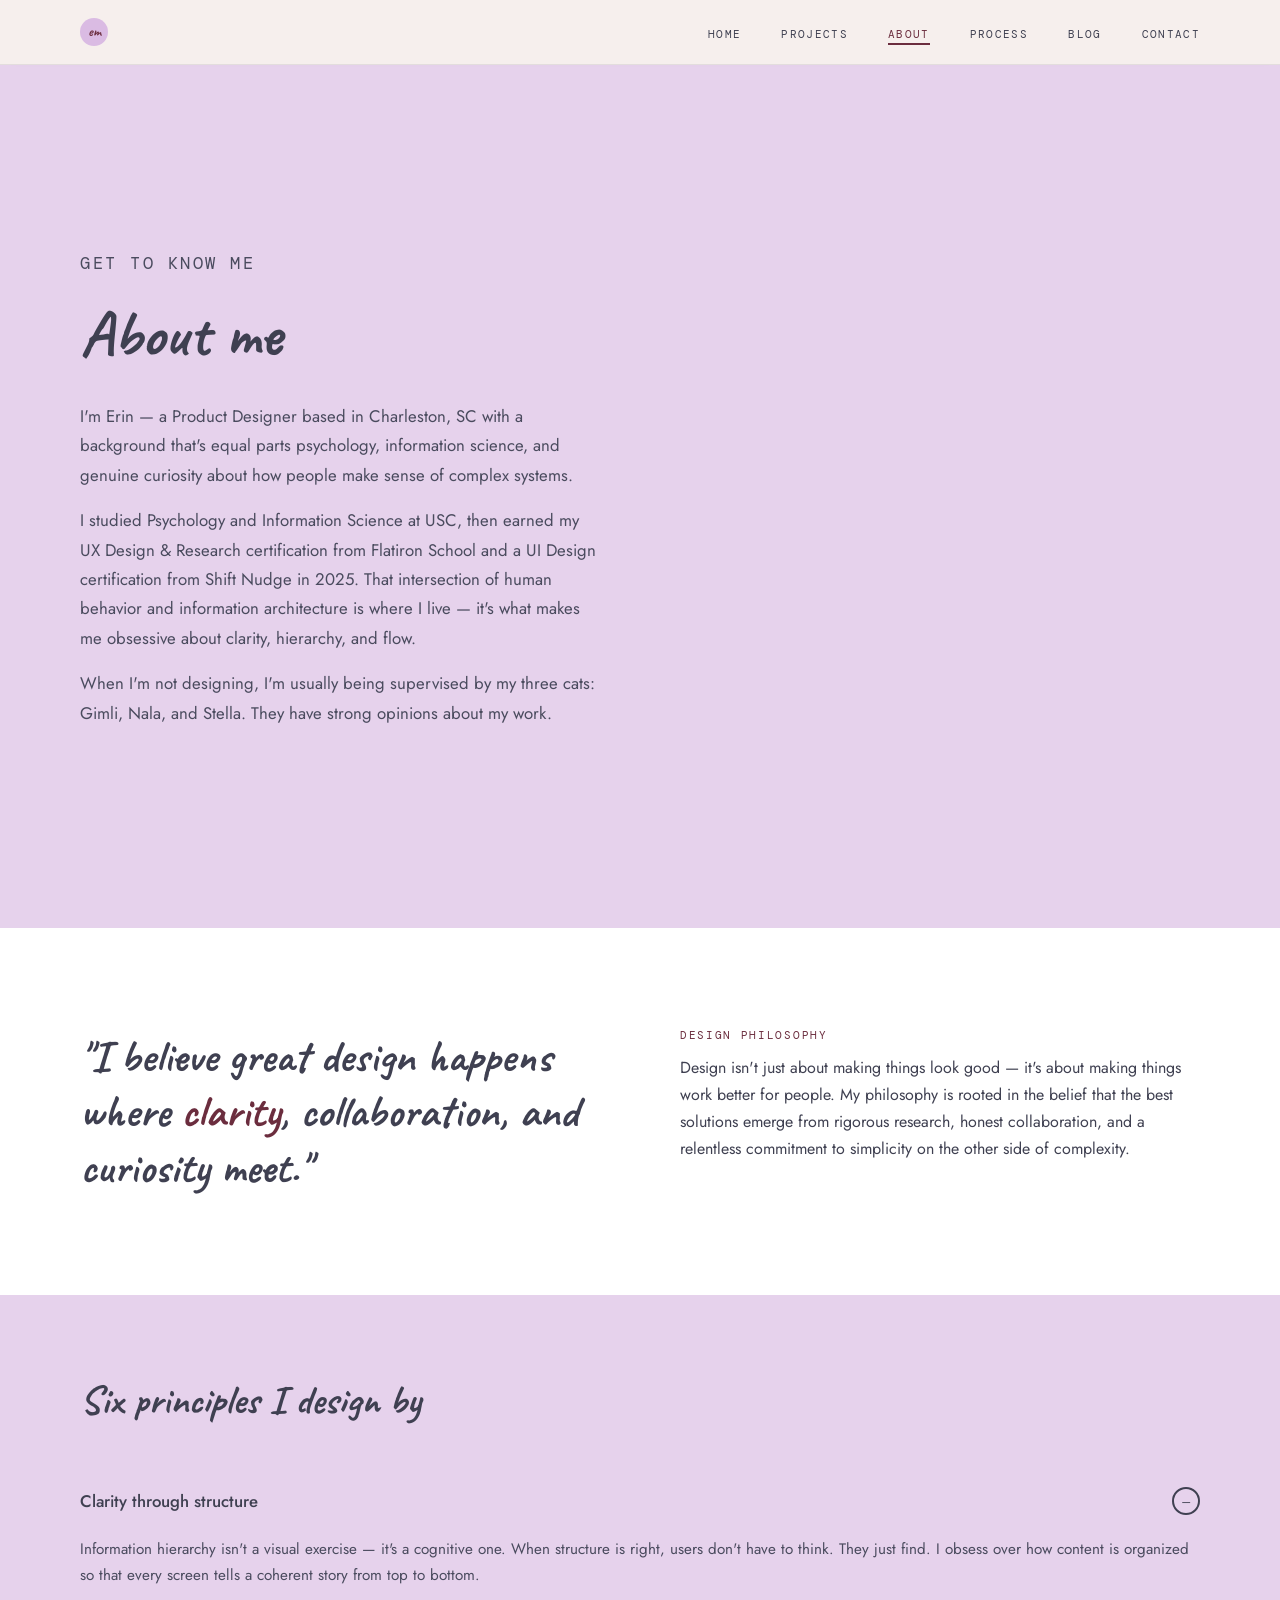
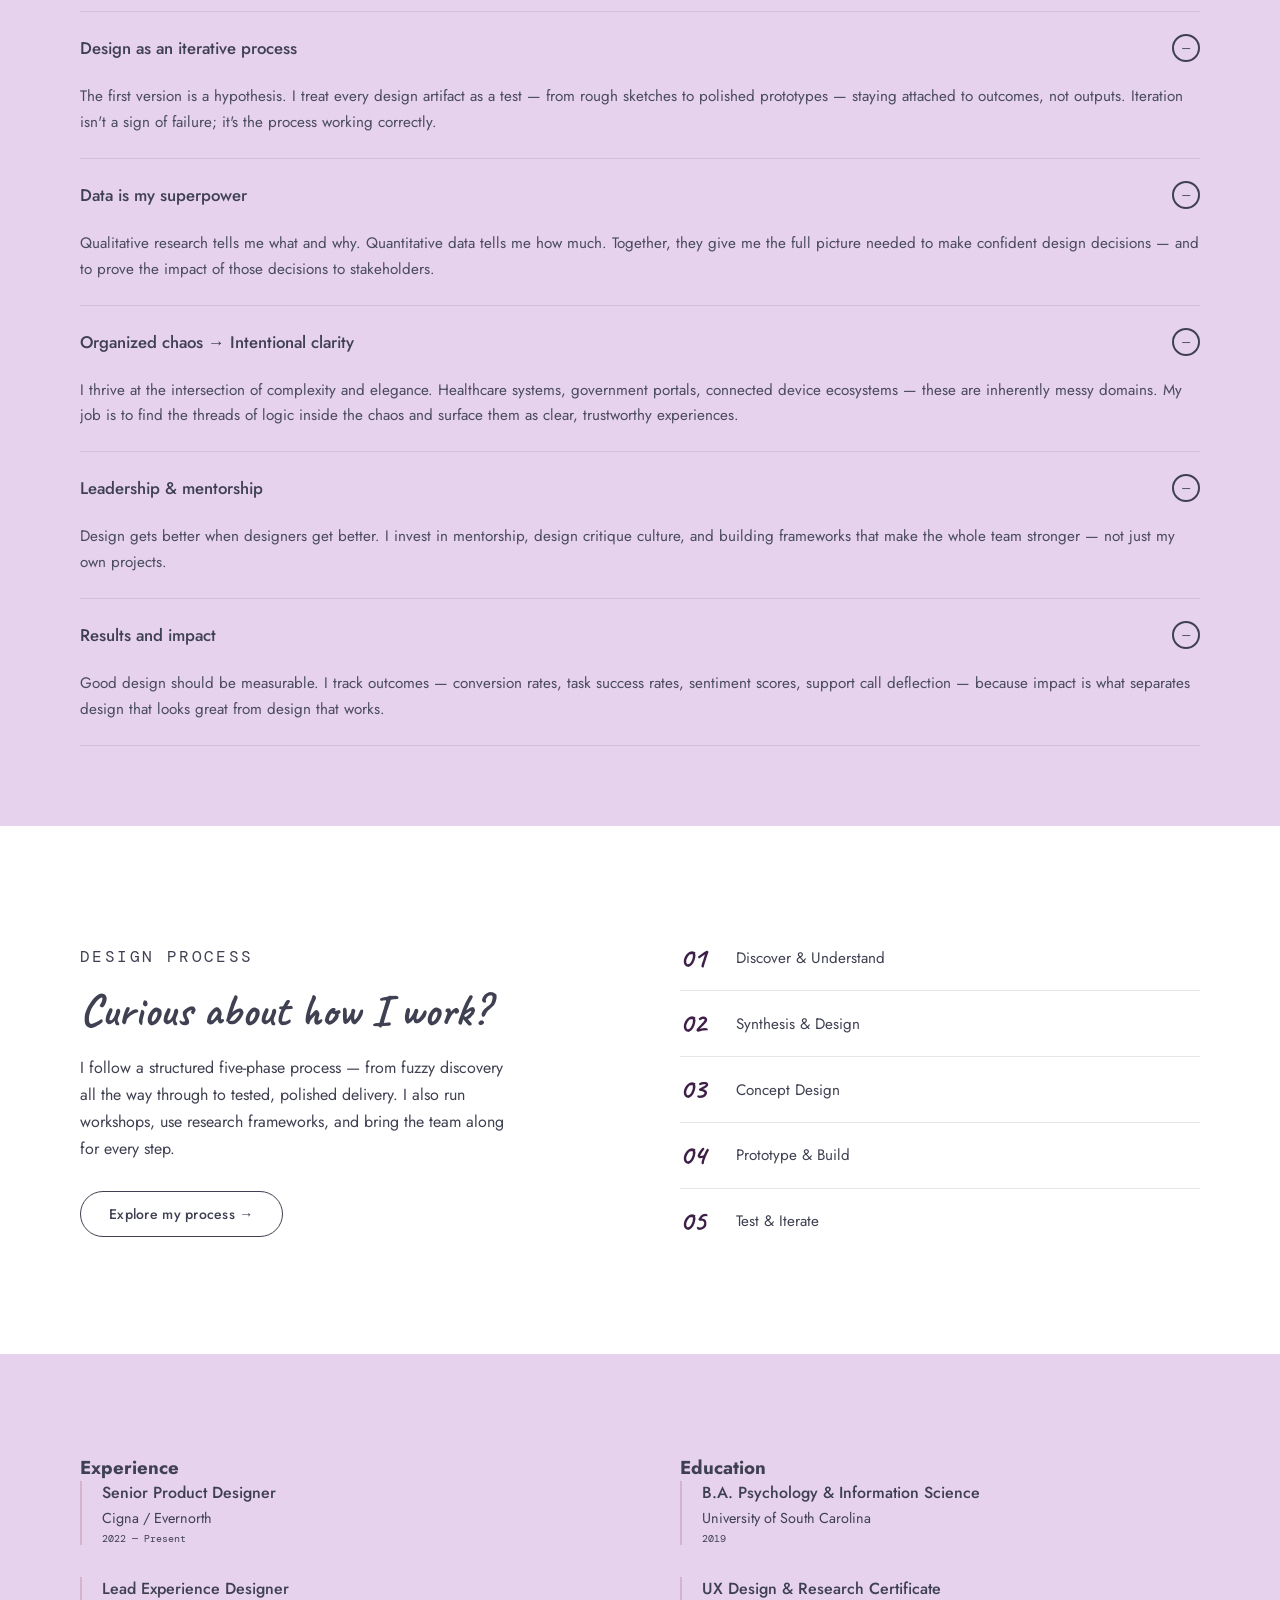
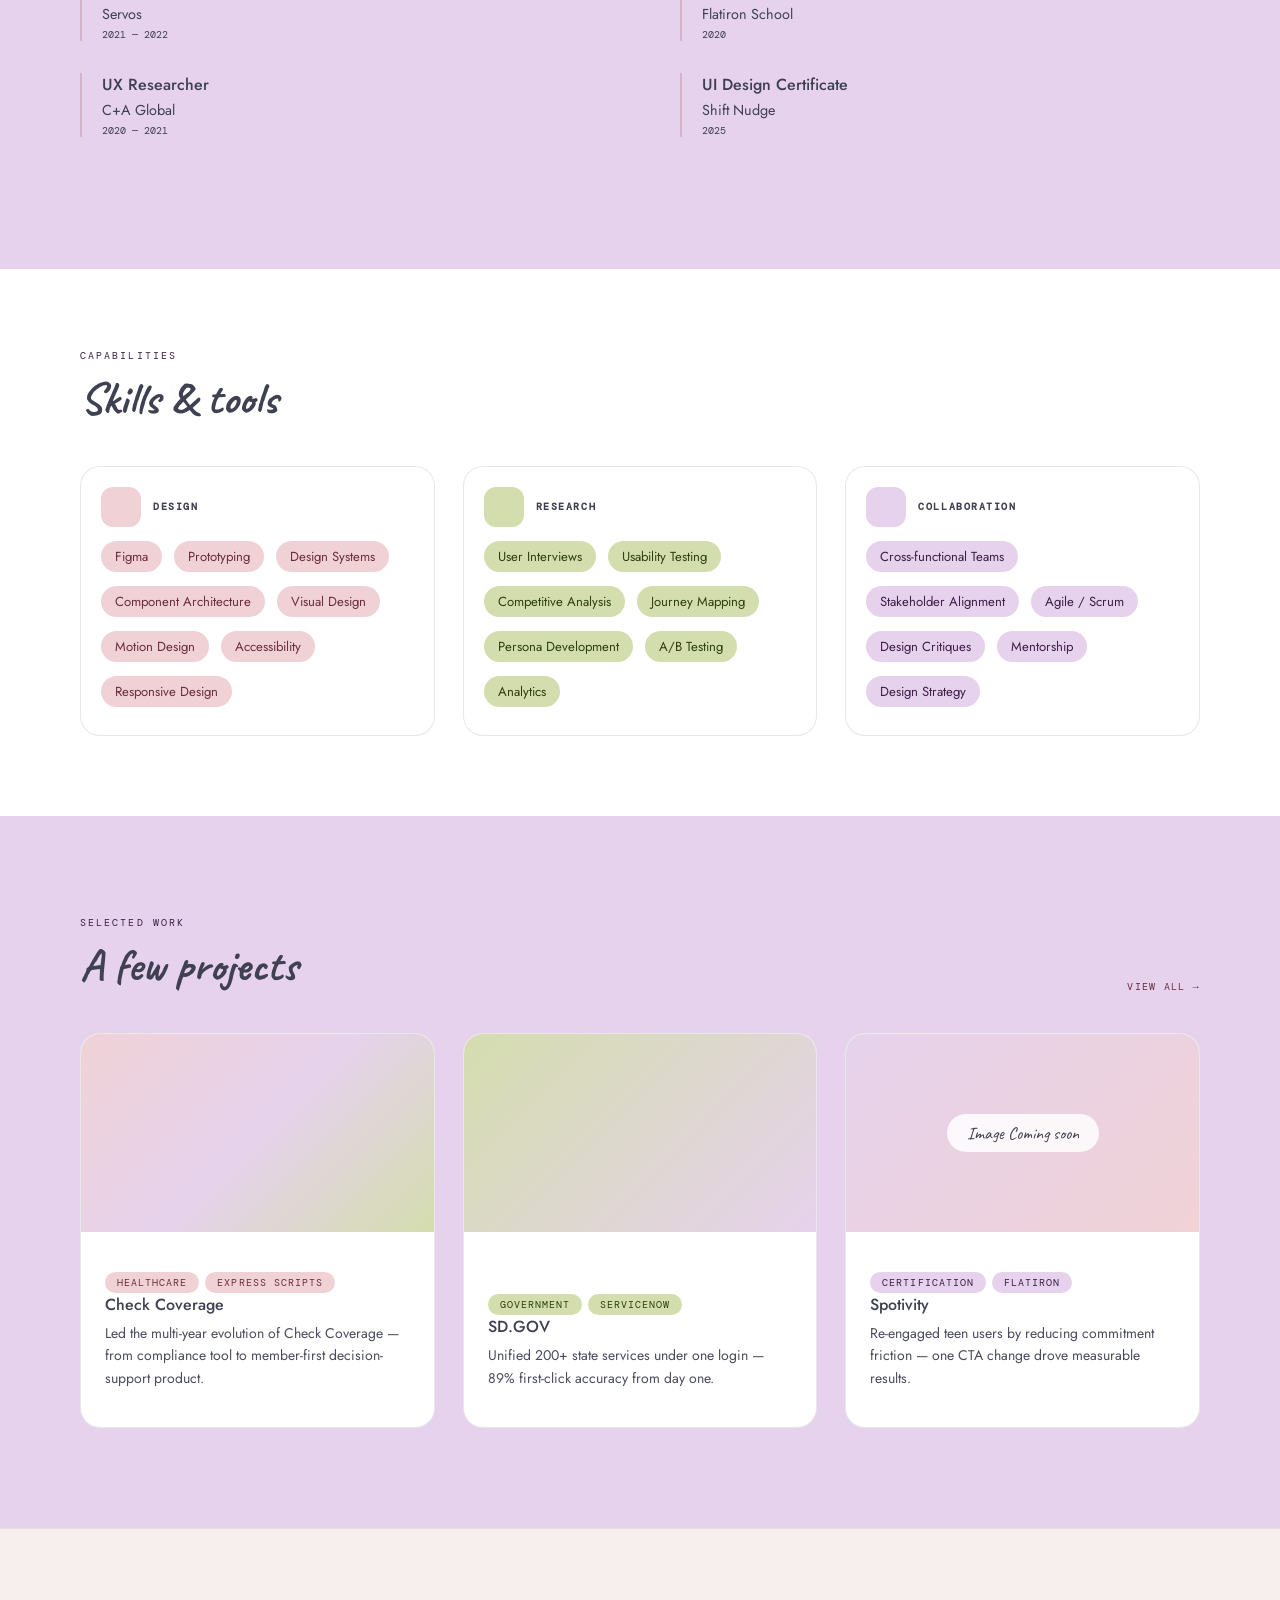
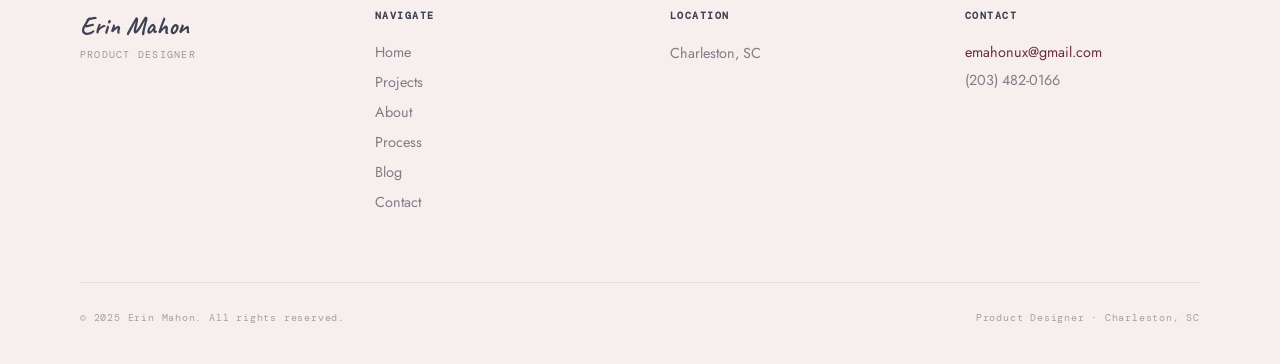
==== about.html @ 6775b249 "Add files via upload" ====
<!DOCTYPE html>
<html lang="en">
<head>
  <meta charset="UTF-8" />
  <meta name="viewport" content="width=device-width, initial-scale=1.0" />
  <title>About — Erin Mahon</title>
  <link rel="preconnect" href="https://fonts.googleapis.com" />
  <link rel="preconnect" href="https://fonts.gstatic.com" crossorigin />
  <link href="https://fonts.googleapis.com/css2?family=Caveat:wght@700&family=DM+Mono:wght@400;500&family=Jost:wght@400;500;600&display=swap" rel="stylesheet" />
  <script src="https://unpkg.com/@phosphor-icons/web"></script>
  <link rel="stylesheet" href="styles.css" />
</head>
<body>

  <!-- NAV -->
  <nav>
    <div class="nav-inner">
      <a class="nav-logo" href="index.html">
        <svg width="36" height="36" viewBox="0 0 36 36" fill="none" xmlns="http://www.w3.org/2000/svg">
          <circle cx="18" cy="18" r="18" fill="#DABBE3"/>
          <text x="50%" y="55%" dominant-baseline="middle" text-anchor="middle" font-family="Caveat, cursive" font-size="18" font-weight="700" fill="#6B2D3E">em</text>
        </svg>
      </a>
      <ul class="nav-links">
        <li><a href="index.html">Home</a></li>
        <li><a href="projects.html">Projects</a></li>
        <li><a href="about.html" class="active">About</a></li>
        <li><a href="process.html">Process</a></li>
        <li><a href="https://substack.com/@erinmahon1" target="_blank" rel="noopener">Blog</a></li>
        <li><a href="contact.html">Contact</a></li>
      </ul>
      <button class="nav-hamburger" id="hamburger" aria-label="Open menu">
        <span></span><span></span><span></span>
      </button>
    </div>
  </nav>

  <!-- Mobile Nav -->
  <div class="mobile-nav" id="mobileNav">
    <ul>
      <li><a href="index.html">Home</a></li>
      <li><a href="projects.html">Projects</a></li>
      <li><a href="about.html" class="active">About</a></li>
      <li><a href="process.html">Process</a></li>
      <li><a href="https://substack.com/@erinmahon1" target="_blank" rel="noopener">Blog</a></li>
      <li><a href="contact.html">Contact</a></li>
    </ul>
  </div>

  <!-- ===================== HERO ===================== -->
  <section class="about-hero">
    <div class="grid-2">
      <div class="reveal">
        <p class="eyebrow">Get to Know Me</p>
        <h1>About me</h1>
        <p>I'm Erin — a Product Designer based in Charleston, SC with a background that's equal parts psychology, information science, and genuine curiosity about how people make sense of complex systems.</p>
        <p>I studied Psychology and Information Science at USC, then earned my UX Design &amp; Research certification from Flatiron School and a UI Design certification from Shift Nudge in 2025. That intersection of human behavior and information architecture is where I live — it's what makes me obsessive about clarity, hierarchy, and flow.</p>
        <p>When I'm not designing, I'm usually being supervised by my three cats: Gimli, Nala, and Stella. They have strong opinions about my work.</p>
      </div>
      <div class="about-art reveal">
        <img
          src="image/about-illustration.png"
          alt="Illustrated portrait of Erin at a sticky note board"
          style="width:100%;height:100%;object-fit:contain;object-position:center bottom;"
          onerror="this.style.display='none'"
        />
      </div>
    </div>
  </section>

  <!-- ===================== PHILOSOPHY ===================== -->
  <section class="philosophy">
    <div class="grid-2" style="align-items:start;gap:80px;">
      <div class="reveal">
        <p class="phil-quote">"I believe great design happens where <em>clarity</em>, collaboration, and curiosity meet."</p>
      </div>
      <div class="reveal">
        <p class="eyebrow">Design Philosophy</p>
        <p class="phil-sub">Design isn't just about making things look good — it's about making things work better for people. My philosophy is rooted in the belief that the best solutions emerge from rigorous research, honest collaboration, and a relentless commitment to simplicity on the other side of complexity.</p>
      </div>
    </div>
  </section>

  <!-- ===================== PRINCIPLES ACCORDION ===================== -->
  <section class="accordion-section">
    <h2 class="acc-title">Six principles I design by</h2>

    <div class="acc-item open">
      <button class="acc-trigger" onclick="toggleAcc(this)">
        <span class="acc-trigger-text">Clarity through structure</span>
        <span class="acc-icon">
          <span class="acc-icon-plus">+</span>
          <span class="acc-icon-minus">−</span>
        </span>
      </button>
      <div class="acc-body">
        <div class="acc-body-inner">Information hierarchy isn't a visual exercise — it's a cognitive one. When structure is right, users don't have to think. They just find. I obsess over how content is organized so that every screen tells a coherent story from top to bottom.</div>
      </div>
    </div>

    <div class="acc-item open">
      <button class="acc-trigger" onclick="toggleAcc(this)">
        <span class="acc-trigger-text">Design as an iterative process</span>
        <span class="acc-icon">
          <span class="acc-icon-plus">+</span>
          <span class="acc-icon-minus">−</span>
        </span>
      </button>
      <div class="acc-body">
        <div class="acc-body-inner">The first version is a hypothesis. I treat every design artifact as a test — from rough sketches to polished prototypes — staying attached to outcomes, not outputs. Iteration isn't a sign of failure; it's the process working correctly.</div>
      </div>
    </div>

    <div class="acc-item open">
      <button class="acc-trigger" onclick="toggleAcc(this)">
        <span class="acc-trigger-text">Data is my superpower</span>
        <span class="acc-icon">
          <span class="acc-icon-plus">+</span>
          <span class="acc-icon-minus">−</span>
        </span>
      </button>
      <div class="acc-body">
        <div class="acc-body-inner">Qualitative research tells me what and why. Quantitative data tells me how much. Together, they give me the full picture needed to make confident design decisions — and to prove the impact of those decisions to stakeholders.</div>
      </div>
    </div>

    <div class="acc-item open">
      <button class="acc-trigger" onclick="toggleAcc(this)">
        <span class="acc-trigger-text">Organized chaos → Intentional clarity</span>
        <span class="acc-icon">
          <span class="acc-icon-plus">+</span>
          <span class="acc-icon-minus">−</span>
        </span>
      </button>
      <div class="acc-body">
        <div class="acc-body-inner">I thrive at the intersection of complexity and elegance. Healthcare systems, government portals, connected device ecosystems — these are inherently messy domains. My job is to find the threads of logic inside the chaos and surface them as clear, trustworthy experiences.</div>
      </div>
    </div>

    <div class="acc-item open">
      <button class="acc-trigger" onclick="toggleAcc(this)">
        <span class="acc-trigger-text">Leadership &amp; mentorship</span>
        <span class="acc-icon">
          <span class="acc-icon-plus">+</span>
          <span class="acc-icon-minus">−</span>
        </span>
      </button>
      <div class="acc-body">
        <div class="acc-body-inner">Design gets better when designers get better. I invest in mentorship, design critique culture, and building frameworks that make the whole team stronger — not just my own projects.</div>
      </div>
    </div>

    <div class="acc-item open">
      <button class="acc-trigger" onclick="toggleAcc(this)">
        <span class="acc-trigger-text">Results and impact</span>
        <span class="acc-icon">
          <span class="acc-icon-plus">+</span>
          <span class="acc-icon-minus">−</span>
        </span>
      </button>
      <div class="acc-body">
        <div class="acc-body-inner">Good design should be measurable. I track outcomes — conversion rates, task success rates, sentiment scores, support call deflection — because impact is what separates design that looks great from design that works.</div>
      </div>
    </div>

  </section>

  <!-- ===================== PROCESS CTA ===================== -->
  <section class="process-cta-section">
    <div class="process-cta-inner">
      <div class="process-cta-text reveal">
        <p class="eyebrow">Design Process</p>
        <h2>Curious about how I work?</h2>
        <p>I follow a structured five-phase process — from fuzzy discovery all the way through to tested, polished delivery. I also run workshops, use research frameworks, and bring the team along for every step.</p>
        <a href="process.html" class="btn btn-outline" style="margin-top:28px;">Explore my process →</a>
      </div>
      <div class="process-cta-phases reveal">
        <div class="process-cta-phase">
          <span class="pcp-num">01</span>
          <span class="pcp-label">Discover &amp; Understand</span>
        </div>
        <div class="process-cta-phase">
          <span class="pcp-num">02</span>
          <span class="pcp-label">Synthesis &amp; Design</span>
        </div>
        <div class="process-cta-phase">
          <span class="pcp-num">03</span>
          <span class="pcp-label">Concept Design</span>
        </div>
        <div class="process-cta-phase">
          <span class="pcp-num">04</span>
          <span class="pcp-label">Prototype &amp; Build</span>
        </div>
        <div class="process-cta-phase" style="border-bottom:none;">
          <span class="pcp-num">05</span>
          <span class="pcp-label">Test &amp; Iterate</span>
        </div>
      </div>
    </div>
  </section>

  <!-- ===================== EXPERIENCE + EDUCATION ===================== -->
  <section class="experience-section">
    <div class="grid-2" style="align-items:start;gap:80px;">

      <div class="reveal">
        <h3>Experience</h3>
        <div class="exp-item">
          <div class="exp-role">Senior Product Designer</div>
          <div class="exp-company">Cigna / Evernorth</div>
          <div class="exp-date">2022 — Present</div>
        </div>
        <div class="exp-item">
          <div class="exp-role">Lead Experience Designer</div>
          <div class="exp-company">Servos</div>
          <div class="exp-date">2021 — 2022</div>
        </div>
        <div class="exp-item">
          <div class="exp-role">UX Researcher</div>
          <div class="exp-company">C+A Global</div>
          <div class="exp-date">2020 — 2021</div>
        </div>
      </div>

      <div class="reveal">
        <h3>Education</h3>
        <div class="exp-item">
          <div class="exp-role">B.A. Psychology &amp; Information Science</div>
          <div class="exp-company">University of South Carolina</div>
          <div class="exp-date">2019</div>
        </div>
        <div class="exp-item">
          <div class="exp-role">UX Design &amp; Research Certificate</div>
          <div class="exp-company">Flatiron School</div>
          <div class="exp-date">2020</div>
        </div>
        <div class="exp-item">
          <div class="exp-role">UI Design Certificate</div>
          <div class="exp-company">Shift Nudge</div>
          <div class="exp-date">2025</div>
        </div>
      </div>

    </div>
  </section>

  <!-- ===================== SKILLS ===================== -->
  <section class="skills-section">
    <p class="sec-label">Capabilities</p>
    <h2 style="font-family:'Caveat',cursive;font-size:clamp(2rem,3.5vw,3rem);font-weight:700;margin-bottom:40px;">Skills &amp; tools</h2>
    <div class="grid-3">

      <div class="skill-card skill-card-pink reveal">
        <div class="skill-card-header">
          <div class="skill-card-icon">
            <i class="ph ph-pen-nib" style="font-size:1.2rem;"></i>
          </div>
          <h3>Design</h3>
        </div>
        <div class="skill-card-body">
          <span class="skill-pill">Figma</span>
          <span class="skill-pill">Prototyping</span>
          <span class="skill-pill">Design Systems</span>
          <span class="skill-pill">Component Architecture</span>
          <span class="skill-pill">Visual Design</span>
          <span class="skill-pill">Motion Design</span>
          <span class="skill-pill">Accessibility</span>
          <span class="skill-pill">Responsive Design</span>
        </div>
      </div>

      <div class="skill-card skill-card-sage reveal">
        <div class="skill-card-header">
          <div class="skill-card-icon">
            <i class="ph ph-magnifying-glass" style="font-size:1.2rem;"></i>
          </div>
          <h3>Research</h3>
        </div>
        <div class="skill-card-body">
          <span class="skill-pill sp-sage">User Interviews</span>
          <span class="skill-pill sp-sage">Usability Testing</span>
          <span class="skill-pill sp-sage">Competitive Analysis</span>
          <span class="skill-pill sp-sage">Journey Mapping</span>
          <span class="skill-pill sp-sage">Persona Development</span>
          <span class="skill-pill sp-sage">A/B Testing</span>
          <span class="skill-pill sp-sage">Analytics</span>
        </div>
      </div>

      <div class="skill-card skill-card-lav reveal">
        <div class="skill-card-header">
          <div class="skill-card-icon">
            <i class="ph ph-users" style="font-size:1.2rem;"></i>
          </div>
          <h3>Collaboration</h3>
        </div>
        <div class="skill-card-body">
          <span class="skill-pill sp-lav">Cross-functional Teams</span>
          <span class="skill-pill sp-lav">Stakeholder Alignment</span>
          <span class="skill-pill sp-lav">Agile / Scrum</span>
          <span class="skill-pill sp-lav">Design Critiques</span>
          <span class="skill-pill sp-lav">Mentorship</span>
          <span class="skill-pill sp-lav">Design Strategy</span>
        </div>
      </div>

    </div>
  </section>

  <!-- ===================== SELECTED WORK ===================== -->
  <section class="config-section" style="background:var(--lav-tint);">
    <div style="display:flex;align-items:flex-end;justify-content:space-between;margin-bottom:40px;">
      <div>
        <p class="sec-label">Selected Work</p>
        <h2 style="font-family:'Caveat',cursive;font-size:clamp(2rem,3.5vw,3rem);font-weight:700;">A few projects</h2>
      </div>
      <a href="projects.html" style="font-family:'DM Mono',monospace;font-size:0.65rem;text-transform:uppercase;letter-spacing:0.12em;color:var(--pink-text);text-decoration:none;">View all →</a>
    </div>
    <div class="grid-3">

      <div class="project-card project-card-link reveal" onclick="window.location='projects.html'">
        <div class="card-thumb" style="background:linear-gradient(135deg,var(--pink-tint),var(--lav-tint),var(--sage-tint));display:flex;align-items:center;justify-content:center;">
          <img src="image/check-coverage.png" alt="Check Coverage" style="width:100%;height:100%;object-fit:cover;" onerror="this.style.display='none'"/>
        </div>
        <div class="card-content">
          <div class="card-tags"><span class="tag tag-health">Healthcare</span><span class="tag tag-health">Express Scripts</span></div>
          <h3>Check Coverage</h3>
          <p>Led the multi-year evolution of Check Coverage — from compliance tool to member-first decision-support product.</p>
        </div>
      </div>

      <div class="project-card project-card-link reveal" onclick="window.location='projects.html'">
        <div class="card-thumb" style="background:linear-gradient(135deg,var(--sage-tint),var(--lav-tint));display:flex;align-items:center;justify-content:center;">
          <img src="image/sd-gov.png" alt="SD.GOV" style="width:100%;height:100%;object-fit:cover;" onerror="this.style.display='none'"/>
        </div>
        <div class="card-content">
          <div class="card-tags"><span class="tag tag-gov">Government</span><span class="tag tag-gov">ServiceNow</span></div>
          <h3>SD.GOV</h3>
          <p>Unified 200+ state services under one login — 89% first-click accuracy from day one.</p>
        </div>
      </div>

      <div class="project-card project-card-link reveal" onclick="window.location='projects.html'">
        <div class="card-thumb" style="background:linear-gradient(135deg,var(--lav-tint),var(--pink-tint));display:flex;align-items:center;justify-content:center;">
          <span style="font-family:'Caveat',cursive;font-size:1.1rem;color:var(--slate);background:rgba(255,255,255,0.85);padding:8px 20px;border-radius:999px;">Image Coming soon</span>
        </div>
        <div class="card-content">
          <div class="card-tags"><span class="tag tag-device">Certification</span><span class="tag tag-device">Flatiron</span></div>
          <h3>Spotivity</h3>
          <p>Re-engaged teen users by reducing commitment friction — one CTA change drove measurable results.</p>
        </div>
      </div>

    </div>
  </section>

  <!-- FOOTER -->
  <footer>
    <div class="footer-grid">
      <div>
        <div class="footer-brand-name">Erin Mahon</div>
        <div class="footer-brand-sub">Product Designer</div>
      </div>
      <div class="footer-col">
        <h4>Navigate</h4>
        <ul>
          <li><a href="index.html">Home</a></li>
          <li><a href="projects.html">Projects</a></li>
          <li><a href="about.html">About</a></li>
          <li><a href="process.html">Process</a></li>
          <li><a href="https://substack.com/@erinmahon1" target="_blank" rel="noopener">Blog</a></li>
          <li><a href="contact.html">Contact</a></li>
        </ul>
      </div>
      <div class="footer-col">
        <h4>Location</h4>
        <p>Charleston, SC</p>
      </div>
      <div class="footer-col">
        <h4>Contact</h4>
        <a href="mailto:emahonux@gmail.com" style="color:var(--pink-text);">emahonux@gmail.com</a>
        <a href="tel:2034820166">(203) 482-0166</a>
      </div>
    </div>
    <div class="footer-bottom">
      <p>© 2025 Erin Mahon. All rights reserved.</p>
      <p>Product Designer · Charleston, SC</p>
    </div>
  </footer>

  <script>
    // Hamburger
    const hamburger = document.getElementById('hamburger');
    const mobileNav = document.getElementById('mobileNav');
    hamburger.addEventListener('click', () => {
      hamburger.classList.toggle('open');
      mobileNav.classList.toggle('open');
    });

    // Accordion
    function toggleAcc(btn) {
      const item = btn.closest('.acc-item');
      item.classList.toggle('open');
    }

    // Scroll reveal
    const observer = new IntersectionObserver((entries) => {
      entries.forEach(entry => {
        if (entry.isIntersecting) { entry.target.classList.add('vis'); observer.unobserve(entry.target); }
      });
    }, { threshold: 0.1, rootMargin: '0px 0px -40px 0px' });
    document.querySelectorAll('.reveal').forEach(el => observer.observe(el));
  </script>

</body>
</html>
---- styles.css ----
.hero-art-inner img {
  width: 100%;
  height: 100%;
  object-fit: contain;
  object-position: center;
}
html, body {
  overflow-x: hidden;
  max-width: 100%;
}
*,*::before,*::after{box-sizing:border-box;margin:0;padding:0}
:root{
  --cream:#F6EFED;
  --slate:#3F4051;
  --pink:#E6B4BC;
  --sage:#C1CE88;
  --lav:#DABBE3;
  --pink-text:#6B2D3E;
  --sage-text:#2E4010;
  --lav-text:#3D1F47;
  --pink-bright:#F0C0C8;
  --sage-bright:#D4E090;
  --lav-bright:#E8CCEF;
  --sage-tint:#D4DDAE;
  --lav-tint:#E6D2EC;
  --pink-tint:#F0D2D6;
  --r:20px;
  --r-sm:12px;
  --pill:999px;
  --px:80px;
  --white:#ffffff;
}
html{scroll-behavior:smooth}
body{font-family:'Jost',sans-serif;font-weight:400;background:#fff;color:var(--slate);overflow-x:hidden}
.page{display:block;min-height:100vh}
.page.active{display:block}

/* NAV */
nav{position:sticky;top:0;z-index:100;background:var(--cream);border-bottom:1px solid rgba(63,64,81,0.1);padding:0 var(--px)}
.nav-inner{display:flex;align-items:center;justify-content:space-between;height:64px}
.nav-logo{display:flex;align-items:center;text-decoration:none;cursor:pointer;flex-shrink:0}
.nav-links{display:flex;gap:40px;list-style:none}
.nav-links a{font-family:'DM Mono',monospace;font-size:0.7rem;text-transform:uppercase;letter-spacing:0.12em;color:var(--slate);text-decoration:none;cursor:pointer;padding-bottom:2px;border-bottom:2px solid transparent;transition:color .2s,border-color .2s}
.nav-links a:hover,.nav-links a.active{color:var(--pink-text);border-bottom-color:var(--pink-text)}

/* BUTTONS */
.btn{display:inline-flex;align-items:center;gap:8px;font-family:'Jost',sans-serif;font-weight:500;font-size:0.875rem;padding:12px 28px;border-radius:var(--pill);cursor:pointer;text-decoration:none;border:1.5px solid transparent;transition:all .25s;letter-spacing:0.02em}
.btn-primary{background:var(--pink-text);color:#fff;border-color:var(--pink-text)}
.btn-primary:hover{background:#7a3447;border-color:#7a3447;transform:translateY(-1px)}
.btn-outline{background:transparent;color:var(--slate);border-color:var(--slate)}
.btn-outline:hover{background:var(--slate);color:#fff}
.btn-tertiary{background:transparent;color:var(--slate);border-color:transparent;padding-left:0;padding-right:0}
.btn-tertiary:hover{color:var(--pink-text)}
.btn-primary-inv{background:#fff;color:var(--pink-text);border-color:#fff}
.btn-primary-inv:hover{background:var(--cream);border-color:var(--cream);transform:translateY(-1px)}
.btn-outline-inv{background:transparent;color:var(--slate);border-color:var(--slate)}
.btn-outline-inv:hover{background:var(--slate);color:#fff}
.btn-outline-cream{background:transparent;color:var(--slate);border-color:var(--slate)}
.btn-outline-cream:hover{background:var(--slate);color:#fff}

/* TAGS */
.tag{font-family:'DM Mono',monospace;font-size:0.65rem;text-transform:uppercase;letter-spacing:0.1em;padding:4px 12px;border-radius:var(--pill);display:inline-block}
.tag-health{background:var(--pink-tint);color:var(--pink-text)}
.tag-health-inv{background:#fff;color:var(--pink-text)}
.tag-gov{background:var(--sage-tint);color:var(--sage-text)}
.tag-gov-inv{background:#fff;color:var(--sage-text)}
.tag-device{background:var(--lav-tint);color:var(--lav-text)}
.tag-device-inv{background:#fff;color:var(--lav-text)}

/* EYEBROW */
.eyebrow{font-family:'DM Mono',monospace;font-size:0.7rem;text-transform:uppercase;letter-spacing:0.15em;color:var(--pink-text);margin-bottom:12px}
.eyebrow-sage{color:var(--sage-text)}
.eyebrow-lav{color:var(--lav-text)}

/* SECTION LABEL */
.sec-label{font-family:'DM Mono',monospace;font-size:0.65rem;text-transform:uppercase;letter-spacing:0.2em;color:var(--lav-text);margin-bottom:8px}
.sec-label-dark{color:var(--slate)}

/* SECTIONS */
.section{padding:100px var(--px)}
.section-sm{padding:60px var(--px)}
.section-slate{background:var(--lav-tint);color:var(--slate)}
.section-white{background:var(--lav-tint)}

/* GRID */
.grid-2{display:grid;grid-template-columns:1fr 1fr;gap:60px;align-items:center}
.grid-3{display:grid;grid-template-columns:repeat(3,1fr);gap:28px}

/* REVEAL */
.reveal{opacity:1;transform:translateY(0);transition:opacity .6s ease,transform .6s ease}
.reveal.vis{opacity:1;transform:none}

/* GRADIENT PLACEHOLDERS */
.g1{background:linear-gradient(135deg,#E6B4BC 0%,#DABBE3 100%)}
.g2{background:linear-gradient(135deg,#C1CE88 0%,#DABBE3 100%)}
.g3{background:linear-gradient(135deg,#DABBE3 0%,#E6B4BC 100%)}
.g4{background:linear-gradient(135deg,#3F4051 0%,#8B3D52 100%)}
.g5{background:linear-gradient(135deg,#4A6020 0%,#C1CE88 100%)}
.g6{background:linear-gradient(135deg,#6B4876 0%,#DABBE3 100%)}
.g7{background:linear-gradient(135deg,#E6B4BC 0%,#C1CE88 100%)}
.g8{background:linear-gradient(135deg,#3F4051 0%,#6B4876 100%)}
.g9{background:linear-gradient(135deg,#F0C0C8 0%,#DABBE3 50%,#D4E090 100%)}
.g10{background:linear-gradient(135deg,#C1CE88 0%,#3F4051 100%)}
.g11{background:linear-gradient(135deg,#DABBE3 0%,#6B4876 100%)}
.g12{background:linear-gradient(135deg,#F0C0C8 0%,#8B3D52 100%)}

/* ===================== HOME PAGE ===================== */
.hero{padding:100px var(--px);background:var(--lav-tint)}
.hero-grid{display:grid;grid-template-columns:1fr 1fr;gap:80px;align-items:center}
.hero h1{font-family:'Caveat',cursive;font-size:clamp(3rem,5vw,5rem);font-weight:700;line-height:1.1;margin-bottom:24px;color:var(--slate)}
.hero h1 em{color:var(--pink-text);font-style:normal}
.hero-bio{font-size:1.1rem;line-height:1.7;color:#4A4B5E;margin-bottom:36px;max-width:480px}
.hero-art{width:100%;aspect-ratio:4/3;border-radius:var(--r);overflow:hidden;position:relative}
.hero-art-inner{width:100%;height:100%;background:linear-gradient(135deg,var(--pink) 0%,var(--lav) 50%,var(--sage) 100%);display:flex;align-items:flex-end;justify-content:center;position:relative}
.hero-art-shapes{position:absolute;inset:0;overflow:hidden}
.hero-illustration{position:absolute;bottom:0;left:50%;transform:translateX(-50%);height:110%;width:auto;object-fit:contain;object-position:bottom center}
.hero-art-shapes::before,.hero-art-shapes::after{content:'';position:absolute;border-radius:50%}
.hero-art-shapes::before{display:none}
.hero-art-shapes::after{display:none}
.hero-art-label{font-family:'DM Mono',monospace;font-size:0.7rem;text-transform:uppercase;letter-spacing:0.15em;color:rgba(63,64,81,0.5);z-index:1}

/* WORK PREVIEW */
.work-preview{background:var(--slate);padding:100px var(--px)}
.wp-img{width:100%;aspect-ratio:4/3;border-radius:var(--r);overflow:hidden}
.wp-text h2{font-family:'Caveat',cursive;font-size:clamp(2rem,3.5vw,3.5rem);font-weight:700;line-height:1.2;margin-bottom:20px;color:var(--cream)}
.wp-text p{color:rgba(246,239,237,0.7);font-size:1rem;line-height:1.7;margin-bottom:32px}

/* STATS BAR */
.stats-bar{background:#fff;padding:60px var(--px)}
.stats-inner{display:grid;grid-template-columns:repeat(3,1fr);gap:0;border:1.5px solid rgba(63,64,81,0.1);border-radius:var(--r)}
.stat-item{padding:40px;text-align:center;border-right:1.5px solid rgba(63,64,81,0.1)}
.stat-item:last-child{border-right:none}
.stat-num{font-family:'Caveat',cursive;font-size:clamp(2.5rem,4vw,4rem);font-weight:700;color:var(--pink-text);line-height:1}
.stat-label{font-family:'DM Mono',monospace;font-size:0.7rem;text-transform:uppercase;letter-spacing:0.12em;color:#4A4B5E;margin-top:8px}

/* APPROACH */
.approach-cards{display:grid;grid-template-columns:repeat(3,1fr);gap:20px;margin-top:60px}
.approach-card{border:1.5px solid rgba(63,64,81,0.12);background:#fff;border-radius:var(--r);padding:32px;transition:transform .25s,box-shadow .25s}
.approach-icon{width:44px;height:44px;border-radius:var(--r-sm);display:flex;align-items:center;justify-content:center;margin-bottom:20px;font-size:1.3rem}
.approach-card h3{font-family:'Jost',sans-serif;font-weight:500;font-size:1.1rem;color:var(--slate);margin-bottom:10px}
.approach-card p{font-size:0.9rem;line-height:1.65;color:var(--slate)}

/* RECOGNITION */
.recognition{background:#fff;padding:100px var(--px)}
.rec-grid{display:grid;grid-template-columns:1fr 1fr;gap:60px;align-items:center;margin-top:60px;max-width:100%;overflow:hidden}
.rec-text h2{font-family:'Caveat',cursive;font-size:clamp(2rem,3.5vw,3.2rem);font-weight:700;line-height:1.2;margin-bottom:16px}
.rec-text p{font-size:1rem;line-height:1.7;color:#4A4B5E;margin-bottom:24px}
.award-badge{display:inline-flex;align-items:center;gap:10px;background:var(--pink);padding:10px 20px;border-radius:var(--pill)}
.award-badge-text{font-family:'DM Mono',monospace;font-size:0.7rem;text-transform:uppercase;letter-spacing:0.1em;color:var(--pink-text)}
.rec-photo-grid{display:grid;grid-template-columns:1fr 1fr;grid-template-rows:auto auto;gap:12px}
.rec-photo-large{grid-row:1/3;border-radius:var(--r);overflow:hidden;aspect-ratio:3/4}
.rec-photo-wide{border-radius:var(--r);overflow:hidden;aspect-ratio:16/9}
.rec-photo-sq{border-radius:var(--r);overflow:hidden;aspect-ratio:1}

/* CONFIG */
.config-section{background:var(--lav-tint);padding:100px var(--px)}
.config-photo-grid{display:grid;grid-template-columns:1fr 1fr;grid-template-rows:auto auto;gap:12px}
.config-photo-wide{grid-column:1/3;border-radius:var(--r);overflow:hidden;aspect-ratio:21/9}
.config-photo-sq{border-radius:var(--r);overflow:hidden;aspect-ratio:1}
.config-text{display:flex;flex-direction:column;justify-content:center}
.config-text h2{font-family:'Caveat',cursive;font-size:clamp(2rem,3.5vw,3.5rem);font-weight:700;line-height:1.2;margin-bottom:20px;color:var(--slate)}
.config-text p{font-size:1rem;line-height:1.7;color:var(--slate);margin-bottom:16px}

/* ===================== PROJECTS PAGE ===================== */
.projects-hero{padding:80px var(--px) 40px}
.projects-hero h1{font-family:'Caveat',cursive;font-size:clamp(2.5rem,4vw,4rem);font-weight:700}
.filter-bar{padding:0 var(--px) 60px;display:flex;gap:10px;flex-wrap:wrap}
.filter-btn{font-family:'DM Mono',monospace;font-size:0.65rem;text-transform:uppercase;letter-spacing:0.12em;padding:8px 20px;border-radius:var(--pill);border:1.5px solid rgba(63,64,81,0.2);background:transparent;color:var(--slate);cursor:pointer;transition:border-color .2s,border-width .15s}
.filter-btn.selected,.filter-btn:hover,.filter-btn.selected-gov,.filter-btn.selected-gov:hover,.filter-btn.selected-device,.filter-btn.selected-device:hover{background:transparent;color:var(--slate);border-color:var(--slate);border-width:2px}

.project-section{padding:0 var(--px) 80px}
.section-divider{display:flex;align-items:center;gap:20px;margin-bottom:24px}
.section-divider-line{flex:1;height:1px;background:rgba(63,64,81,0.2)}
.section-divider-label{font-family:'DM Mono',monospace;font-size:0.65rem;text-transform:uppercase;letter-spacing:0.15em;color:#4A4B5E}

.project-grid{display:grid;grid-template-columns:repeat(3,1fr);gap:24px}
.project-card-featured{border:1.5px solid rgba(63,64,81,0.12);grid-column:1/4;display:grid;grid-template-columns:5fr 7fr;gap:0;background:#fff;border-radius:var(--r);overflow:hidden;transition:transform .25s,box-shadow .25s;cursor:pointer;align-items:stretch}
.project-card-featured:hover{transform:translateY(-4px);box-shadow:0 8px 40px rgba(63,64,81,0.12)}
.project-card-featured .feat-thumb{aspect-ratio:unset;min-height:220px;overflow:hidden;flex-shrink:0}
.project-card-featured .feat-content{padding:36px 44px;display:flex;flex-direction:column;justify-content:flex-start}
.project-card-featured .feat-content h3{font-family:'Jost',sans-serif;font-weight:500;font-size:1.4rem;margin-bottom:10px}
.project-card-featured .feat-content p{font-size:0.95rem;line-height:1.65;color:#4A4B5E;margin-bottom:20px}

.project-card{background:#fff;border:1.5px solid rgba(63,64,81,0.12);border-radius:var(--r);overflow:hidden;transition:transform .25s,box-shadow .25s;display:flex;flex-direction:column}
.project-card.project-card-link:hover{transform:translateY(-4px);box-shadow:0 8px 40px rgba(63,64,81,0.12)}
.project-card.project-card-link{cursor:pointer}
.card-thumb{width:100%;aspect-ratio:16/9;overflow:hidden}
.card-content{padding:24px;display:flex;flex-direction:column;flex:1}
.card-content h3{font-size:1rem;font-weight:500;margin-bottom:6px}
.card-content p{font-size:0.875rem;line-height:1.6;color:#4A4B5E;margin-bottom:14px}
.card-tags{display:flex;flex-wrap:wrap;gap:6px;margin-top:auto;padding-top:16px}

/* ===================== ABOUT PAGE ===================== */
.about-hero{padding:100px var(--px);background:var(--lav-tint)}
.about-hero h1{font-family:'Caveat',cursive;font-size:clamp(3rem,5vw,5rem);font-weight:700;margin-bottom:28px}
.about-hero p{font-size:1.05rem;line-height:1.75;color:#4A4B5E;margin-bottom:16px;max-width:520px}
.about-art{width:100%;aspect-ratio:4/5;border-radius:var(--r);overflow:hidden;position:relative;display:flex;align-items:center;justify-content:center}
.about-art::before{display:none}
.about-art::after{display:none}

/* PHILOSOPHY */
.philosophy{background:#fff;padding:100px var(--px)}
.phil-quote{font-family:'Caveat',cursive;font-size:clamp(2rem,3.5vw,3.5rem);font-weight:700;line-height:1.25;color:var(--slate)}
.phil-quote em{color:var(--pink-text);font-style:normal}
.phil-sub{color:var(--slate);font-size:1rem;line-height:1.7}

/* ACCORDION */
.accordion-section{background:var(--lav-tint);padding:80px var(--px)}
.acc-title{font-family:'Caveat',cursive;font-size:2.5rem;font-weight:700;margin-bottom:40px}
.acc-item{border-bottom:1px solid rgba(63,64,81,0.12)}
.acc-trigger{width:100%;display:flex;align-items:center;justify-content:space-between;padding:22px 0;background:none;border:none;cursor:pointer;text-align:left}
.acc-trigger-text{font-family:'Jost',sans-serif;font-weight:500;font-size:1.05rem;color:var(--slate)}
.acc-icon{width:28px;height:28px;border-radius:50%;border:2px solid var(--slate);display:flex;align-items:center;justify-content:center;font-size:1rem;line-height:1;color:var(--slate);transition:transform .3s,background .2s,border-color .2s;flex-shrink:0}
.acc-item.open .acc-icon{background:transparent;border-color:var(--slate);color:var(--slate)}
.acc-body{max-height:0;overflow:hidden;transition:max-height .35s ease,padding .35s ease}
.acc-item.open .acc-body{max-height:300px}
.acc-body-inner{padding-bottom:22px;font-size:0.95rem;line-height:1.7;color:#4A4B5E}

/* PROCESS RESOURCES */
.resources-section{background:#fff;padding:80px var(--px)}
.res-grid{display:grid;grid-template-columns:repeat(3,1fr);gap:24px;margin-top:40px}
.res-card{border:1.5px solid rgba(63,64,81,0.12);border-radius:var(--r);overflow:hidden}
.res-thumb{aspect-ratio:16/9;overflow:hidden}
.res-content{padding:20px}
.res-label{font-family:'DM Mono',monospace;font-size:0.62rem;text-transform:uppercase;letter-spacing:0.12em;color:rgba(63,64,81,0.4);margin-bottom:6px}
.res-content h4{font-weight:500;font-size:0.95rem;margin-bottom:6px}
.res-content p{font-size:0.82rem;line-height:1.55;color:rgba(63,64,81,0.6)}

/* EXPERIENCE */
.experience-section{background:var(--lav-tint);padding:100px var(--px)}
.exp-col h3{font-family:'DM Mono',monospace;font-size:0.7rem;text-transform:uppercase;letter-spacing:0.15em;color:var(--pink-text);margin-bottom:32px}
.exp-item{margin-bottom:32px;padding-left:20px;border-left:2px solid rgba(139,61,82,0.2)}
.exp-role{font-weight:500;font-size:1rem;color:var(--slate);margin-bottom:4px}
.exp-company{font-size:0.9rem;color:var(--slate);margin-bottom:4px}
.exp-date{font-family:'DM Mono',monospace;font-size:0.65rem;color:var(--slate)}

/* SKILLS */
.skills-section{background:#fff;padding:80px var(--px)}
.skill-col h3{font-family:'DM Mono',monospace;font-size:0.7rem;text-transform:uppercase;letter-spacing:0.15em;color:var(--pink-text);margin-bottom:20px}
.skill-pill{display:inline-block;padding:6px 14px;border-radius:var(--pill);font-size:0.82rem;margin:0 6px 8px 0;background:var(--pink-tint);color:var(--pink-text)}

/* ===================== CONTACT PAGE ===================== */
.contact-section{padding:100px var(--px)}
.contact-grid{display:grid;grid-template-columns:1fr 1fr;gap:80px;align-items:start}
.contact-title{font-family:'Caveat',cursive;font-size:clamp(2rem,3.5vw,3.2rem);font-weight:700;margin-bottom:16px}
.contact-links{display:flex;flex-direction:column;gap:12px;margin:28px 0}
.contact-link{display:flex;align-items:center;gap:12px;font-size:0.95rem;color:var(--pink-text);text-decoration:none;font-weight:500}
.contact-link:hover{opacity:0.8}
.contact-link-icon{width:36px;height:36px;background:rgba(139,61,82,0.1);border-radius:50%;display:flex;align-items:center;justify-content:center;font-size:0.9rem}
.form-row{display:grid;grid-template-columns:1fr 1fr;gap:16px}
.form-group{margin-bottom:16px}
.form-group label{display:block;font-family:'DM Mono',monospace;font-size:0.65rem;text-transform:uppercase;letter-spacing:0.1em;color:rgba(63,64,81,0.5);margin-bottom:8px}
.form-group input,.form-group textarea{width:100%;padding:12px 16px;border:1.5px solid rgba(63,64,81,0.15);border-radius:var(--r-sm);font-family:'Jost',sans-serif;font-size:0.95rem;background:#fff;color:var(--slate);outline:none;transition:border-color .2s}
.form-group input:focus,.form-group textarea:focus{border-color:var(--pink-text)}
.form-group textarea{resize:vertical;min-height:140px}
.contact-art{width:100%;aspect-ratio:4/5;border-radius:var(--r);position:relative;overflow:hidden;display:flex;align-items:center;justify-content:center}
.contact-art::before{display:none}

/* ===================== PROJECT DETAIL ===================== */
#page-detail{background:#fff}
.detail-back{padding:24px var(--px) 0;display:flex;align-items:center}
.detail-back a{font-family:'DM Mono',monospace;font-size:0.7rem;text-transform:uppercase;letter-spacing:0.1em;color:var(--pink-text);text-decoration:none;cursor:pointer;display:flex;align-items:center;gap:8px}
.detail-back a:hover{opacity:0.7}
.detail-hero{padding:60px var(--px) 80px}
.detail-hero h1{font-family:'Caveat',cursive;font-size:clamp(3rem,6vw,6rem);font-weight:700;line-height:1.05;margin-bottom:20px}
.detail-hero .tags{display:flex;flex-wrap:wrap;gap:8px;margin-bottom:24px}
.detail-summary{font-size:1.15rem;line-height:1.7;color:#4A4B5E;max-width:700px}

.meta-cards{padding:0 var(--px) 80px;display:grid;grid-template-columns:repeat(3,1fr);gap:20px}
.meta-card{border:1.5px solid rgba(63,64,81,0.12);background:#fff;border-radius:var(--r);padding:28px}
.meta-card-label{font-family:'DM Mono',monospace;font-size:0.62rem;text-transform:uppercase;letter-spacing:0.15em;color:#4A4B5E;margin-bottom:10px}
.meta-card p{font-size:0.9rem;line-height:1.65;color:var(--slate)}

.case-section{padding:0 var(--px) 80px}
.case-sec-label{font-family:'DM Mono',monospace;font-size:0.65rem;text-transform:uppercase;letter-spacing:0.2em;color:var(--pink-text);border-bottom:1px solid rgba(139,61,82,0.2);padding-bottom:12px;margin-bottom:32px}
.case-section h2{font-family:'Caveat',cursive;font-size:2.2rem;font-weight:700;margin-bottom:16px}
.case-section>p,.case-section .body-text p{font-size:0.95rem;line-height:1.75;color:#4A4B5E;margin-bottom:16px;max-width:760px}
.case-section p{font-size:0.95rem;line-height:1.75;color:#4A4B5E;margin-bottom:16px}
.case-section ul{list-style:none;padding:0}
.case-section ul li{padding:6px 0 6px 20px;border-left:2px solid var(--pink-text);margin-bottom:12px;font-size:0.9rem;color:#4A4B5E}
.case-section ul li strong{color:var(--slate);font-weight:500}
.cs-step-content p{font-size:0.9rem;line-height:1.65;color:var(--slate);margin:0;max-width:none}
.cs-step-content h3{font-family:'Jost',sans-serif;font-weight:500;font-size:1.1rem;color:var(--slate);margin-bottom:8px}

.cs-cards-wrap{background:var(--lav-tint);margin:0 calc(-1 * var(--px));padding:48px var(--px) 56px;margin-bottom:0}
.cs-cards{display:grid;grid-template-columns:repeat(3,1fr);gap:20px;margin-top:24px}
.cs-cards.cs-cards-2{grid-template-columns:1fr 1fr}
.cs-cards.cs-cards-4{grid-template-columns:1fr 1fr}
.cs-card{border:1.5px solid rgba(63,64,81,0.12);background:#fff;border-radius:var(--r);padding:28px;position:relative;overflow:hidden}
.cs-card-eyebrow{font-family:'DM Mono',monospace;font-size:0.6rem;text-transform:uppercase;letter-spacing:0.12em;margin-bottom:10px}
.cs-card-pink .cs-card-eyebrow{color:var(--pink-text)}
.cs-card-sage .cs-card-eyebrow{color:var(--sage-text)}
.cs-card-lav .cs-card-eyebrow{color:var(--lav-text)}
.cs-card-pink{border-top:none}
.cs-card-sage{border-top:none}
.cs-card-lav{border-top:none}
.cs-card h3{font-weight:500;font-size:1rem;margin-bottom:8px;color:var(--slate)}
.cs-card p{font-size:0.875rem;line-height:1.65;color:#4A4B5E;margin:0}

.cs-principles{margin-top:32px;display:flex;flex-direction:column}
.cs-principle-row{display:grid;grid-template-columns:80px 1fr;gap:32px;align-items:start;padding:32px 0;border-bottom:1px solid rgba(107,72,118,0.12)}
.cs-principle-row:last-child{border-bottom:none}
.cs-principle-num{font-family:'Caveat',cursive;font-size:2.8rem;font-weight:700;color:var(--lav-text);line-height:1;padding-top:4px}
.cs-principle-text h3{font-family:'Jost',sans-serif;font-weight:500;font-size:1.1rem;color:var(--slate);margin-bottom:8px}
.cs-principle-text p{font-size:0.9rem;line-height:1.65;color:var(--slate);margin:0;max-width:none}

.cs-steps{margin-top:32px;display:flex;flex-direction:column;gap:0}
.cs-step{display:grid;grid-template-columns:80px 1fr;gap:32px;align-items:start;padding:32px 0;border-bottom:1px solid rgba(107,72,118,0.12)}
.cs-step:last-child{border-bottom:none}
.cs-step-num{font-family:'Caveat',cursive;font-size:2.8rem;font-weight:700;color:var(--lav-text);line-height:1;padding-top:4px}
.cs-step-pills{display:flex;flex-wrap:wrap;gap:8px;margin-top:12px}
.cs-step-pill{font-family:'DM Mono',monospace;font-size:0.62rem;text-transform:uppercase;letter-spacing:0.08em;padding:5px 12px;border-radius:var(--pill);background:var(--lav);color:var(--lav-text);border:1px solid rgba(61,31,71,0.2)}

.callout{background:var(--lav);border-radius:var(--r);padding:40px 48px;margin-bottom:32px}
.callout p{font-family:'Caveat',cursive;font-size:1.8rem;font-weight:700;line-height:1.35;color:var(--lav-text)}

.outcome-cards{display:grid;grid-template-columns:repeat(3,1fr);gap:20px;margin-top:32px}
.chart-section{margin-top:40px}
.chart-section-title{font-family:'DM Mono',monospace;font-size:0.72rem;text-transform:uppercase;letter-spacing:0.1em;color:var(--pink-text);margin-bottom:20px}
.chart-grid{display:grid;grid-template-columns:1fr 1fr;gap:24px;margin-top:8px}
.chart-grid.chart-grid-1{grid-template-columns:1fr}
.chart-grid.chart-grid-3{grid-template-columns:1fr 1fr 1fr}
.chart-card{background:#fff;border:1.5px solid rgba(63,64,81,0.12);border-radius:var(--r);padding:28px 28px 24px}
.chart-card-label{font-family:'DM Mono',monospace;font-size:0.65rem;text-transform:uppercase;letter-spacing:0.1em;color:rgba(63,64,81,0.45);margin-bottom:4px}
.chart-card-title{font-size:0.92rem;font-weight:500;color:var(--slate);margin-bottom:20px;line-height:1.4}
.chart-card canvas{max-height:200px}
.outcome-card{border:1.5px solid rgba(63,64,81,0.12);background:#fff;border-radius:var(--r);padding:32px;text-align:center}
.outcome-num{font-family:'Caveat',cursive;font-size:3rem;font-weight:700;color:var(--pink-text);line-height:1}
.outcome-label{font-family:'DM Mono',monospace;font-size:0.65rem;text-transform:uppercase;letter-spacing:0.1em;color:#4A4B5E;margin-top:10px}

.next-project{background:var(--lav-tint);padding:80px var(--px);display:flex;align-items:center;justify-content:space-between;margin-top:40px}
.next-project span{font-family:'DM Mono',monospace;font-size:0.65rem;text-transform:uppercase;letter-spacing:0.15em;color:var(--slate)}
.next-project h3{font-family:'Caveat',cursive;font-size:2rem;font-weight:700;color:var(--slate)}

.coming-soon{padding:100px var(--px);text-align:center}
.coming-soon-box{background:#fff;border:1.5px solid rgba(63,64,81,0.12);border-radius:var(--r);padding:80px;max-width:600px;margin:0 auto}
.coming-soon-box h2{font-family:'Caveat',cursive;font-size:3rem;font-weight:700;margin-bottom:16px}
.coming-soon-box p{font-size:1rem;line-height:1.7;color:rgba(63,64,81,0.65);margin-bottom:28px}

/* FOOTER */
footer{background:var(--cream);padding:80px var(--px) 40px;border-top:1px solid rgba(63,64,81,0.1)}
.footer-grid{display:grid;grid-template-columns:1fr 1fr 1fr 1fr;gap:60px;margin-bottom:60px}
.footer-brand-name{font-family:'Caveat',cursive;font-size:1.6rem;font-weight:700;color:var(--slate);margin-bottom:6px}
.footer-brand-sub{font-family:'DM Mono',monospace;font-size:0.65rem;text-transform:uppercase;letter-spacing:0.12em;color:rgba(63,64,81,0.5)}
.footer-col h4{font-family:'DM Mono',monospace;font-size:0.62rem;text-transform:uppercase;letter-spacing:0.15em;color:var(--slate);margin-bottom:20px}
.footer-col ul{list-style:none}
.footer-col ul li{margin-bottom:10px}
.footer-col ul li a{font-size:0.9rem;color:rgba(63,64,81,0.65);text-decoration:none;cursor:pointer;transition:color .2s}
.footer-col ul li a:hover{color:var(--pink-text)}
.footer-col p{font-size:0.9rem;color:rgba(63,64,81,0.65);line-height:1.6}
.footer-col a{font-size:0.9rem;color:rgba(63,64,81,0.65);text-decoration:none;display:block;margin-bottom:8px;transition:color .2s}
.footer-col a:hover{color:var(--pink-text)}
.footer-bottom{border-top:1px solid rgba(63,64,81,0.1);padding-top:28px;display:flex;justify-content:space-between;align-items:center}
.footer-bottom p{font-family:'DM Mono',monospace;font-size:0.62rem;color:rgba(63,64,81,0.45);letter-spacing:0.08em}

/* ===================== WORKSHOP PAGE ===================== */
.workshop-hero{padding:100px var(--px) 80px;background:var(--lav-tint)}
.workshop-hero h1{font-family:'Caveat',cursive;font-size:clamp(3rem,5vw,5.5rem);font-weight:700;line-height:1.05;margin-bottom:20px}
.workshop-hero h1 em{color:var(--lav-text);font-style:normal}
.workshop-hero p{font-size:1.05rem;line-height:1.75;color:rgba(63,64,81,0.65);max-width:620px;margin-bottom:0}

.phases-section{background:#fff;padding:100px var(--px)}
.phases-title{font-family:'Caveat',cursive;font-size:clamp(2rem,3.5vw,3rem);font-weight:700;color:var(--slate);margin-bottom:56px}
.phases-track{display:flex;flex-direction:column;gap:0}
.phase-row{display:grid;grid-template-columns:80px 1fr;gap:32px;align-items:start;padding:32px 0;border-bottom:1px solid rgba(107,72,118,0.12)}
.phase-row:last-child{border-bottom:none}
.phase-num{font-family:'Caveat',cursive;font-size:2.8rem;font-weight:700;color:var(--lav-text);line-height:1;padding-top:4px}
.phase-content h3{font-family:'Jost',sans-serif;font-weight:500;font-size:1.1rem;color:var(--slate);margin-bottom:8px}
.phase-content p{font-size:0.9rem;line-height:1.65;color:var(--slate)}
.phase-pills{display:flex;flex-wrap:wrap;gap:8px;margin-top:12px}
.phase-pill{font-family:'DM Mono',monospace;font-size:0.62rem;text-transform:uppercase;letter-spacing:0.08em;padding:5px 12px;border-radius:var(--pill);background:var(--lav);color:var(--lav-text);border:1px solid rgba(61,31,71,0.2)}

.activities-section{background:var(--lav-tint);padding:100px var(--px)}
.activities-intro{max-width:640px;margin-bottom:60px}
.activities-intro h2{font-family:'Caveat',cursive;font-size:clamp(2rem,3.5vw,3rem);font-weight:700;margin-bottom:16px}
.activities-intro p{font-size:1rem;line-height:1.7;color:rgba(63,64,81,0.65)}
.activities-grid{display:grid;grid-template-columns:repeat(3,1fr);gap:20px}
.activity-card{border:1.5px solid rgba(63,64,81,0.12);background:#fff;border-radius:var(--r);padding:28px;position:relative;overflow:hidden;transition:transform .25s,box-shadow .25s;cursor:default}
.activity-card-eyebrow{font-family:'DM Mono',monospace;font-size:0.6rem;text-transform:uppercase;letter-spacing:0.12em;margin-bottom:10px}
.ac-pink .activity-card-eyebrow{color:var(--pink-text)}
.ac-sage .activity-card-eyebrow{color:var(--sage-text)}
.ac-lav .activity-card-eyebrow{color:var(--lav-text)}
.activity-card h3{font-weight:500;font-size:1rem;margin-bottom:10px;color:var(--slate)}
.activity-card p{font-size:0.85rem;line-height:1.6;color:#4A4B5E;margin-bottom:14px}
.activity-meta{display:flex;flex-wrap:wrap;gap:8px}
.activity-meta-pill{font-family:'DM Mono',monospace;font-size:0.6rem;text-transform:uppercase;letter-spacing:0.08em;padding:4px 10px;border-radius:var(--pill)}
.ac-pink .activity-meta-pill{background:var(--pink-tint);color:var(--pink-text)}
.ac-sage .activity-meta-pill{background:var(--sage-tint);color:var(--sage-text)}
.ac-lav .activity-meta-pill{background:var(--lav-tint);color:var(--lav-text)}

.workshop-types{background:#fff;padding:100px var(--px)}
.wt-grid{display:grid;grid-template-columns:1fr 1fr;gap:20px;margin-top:56px}
.wt-card{border:1.5px solid rgba(63,64,81,0.12);background:#fff;border-radius:var(--r);padding:32px;display:flex;flex-direction:column;gap:0;transition:transform .25s,box-shadow .25s}
.wt-icon{width:48px;height:48px;border-radius:var(--r-sm);display:flex;align-items:center;justify-content:center;font-size:1.4rem;flex-shrink:0;margin-bottom:20px}
.wt-card h3{font-weight:500;font-size:1rem;margin-bottom:10px;color:var(--slate)}
.wt-card p{font-size:0.88rem;line-height:1.65;color:#4A4B5E}

.services-section{background:var(--lav-tint);padding:100px var(--px)}
.services-grid{display:grid;grid-template-columns:repeat(3,1fr);gap:20px;margin-top:56px}
.service-card{border:1.5px solid rgba(63,64,81,0.12);background:#fff;border-radius:var(--r);padding:32px;transition:transform .25s,box-shadow .25s}
.service-icon{width:48px;height:48px;border-radius:var(--r-sm);display:flex;align-items:center;justify-content:center;margin-bottom:20px;flex-shrink:0}
.service-card h3{font-family:'Jost',sans-serif;font-weight:500;font-size:1.1rem;color:var(--slate);margin-bottom:12px}
.service-card p{font-size:0.88rem;line-height:1.65;color:var(--slate);margin-bottom:20px}
.service-card ul{list-style:none}
.service-card ul li{font-size:0.85rem;color:var(--slate);padding:6px 0 6px 16px;border-left:2px solid rgba(63,64,81,0.3)}
.service-card ul li+li{margin-top:10px}

.workshop-cta-band{background:var(--sage-tint);padding:80px var(--px);display:flex;align-items:center;justify-content:space-between;gap:40px}
.workshop-cta-band h2{font-family:'Caveat',cursive;font-size:clamp(2rem,3.5vw,3rem);font-weight:700;color:var(--slate)}
.workshop-cta-band p{font-size:1rem;line-height:1.7;color:var(--slate)}

.about-workshop-cta{background:var(--lav-tint);border-radius:var(--r);padding:40px 48px;margin:0 var(--px) 0;display:flex;align-items:center;justify-content:space-between;gap:40px}
.about-workshop-cta-text h3{font-family:'Caveat',cursive;font-size:2rem;font-weight:700;color:var(--lav-text);margin-bottom:6px}
.about-workshop-cta-text p{font-size:0.9rem;color:var(--slate);max-width:480px}
.btn-lav{background:var(--lav-tint);color:var(--lav-text);border-color:var(--lav-tint)}
.btn-lav:hover{background:var(--lav-text);color:#fff;border-color:var(--lav-text);transform:translateY(-1px)}

/* ===================== HAMBURGER NAV ===================== */
.nav-hamburger{display:none;flex-direction:column;justify-content:center;gap:5px;width:40px;height:40px;background:none;border:none;cursor:pointer;padding:4px;border-radius:var(--r-sm);-webkit-tap-highlight-color:transparent}
.nav-hamburger span{display:block;height:2px;background:var(--slate);border-radius:2px;transition:transform .3s ease,opacity .3s ease,width .3s ease}
.nav-hamburger span:nth-child(1){width:22px}
.nav-hamburger span:nth-child(2){width:16px}
.nav-hamburger span:nth-child(3){width:22px}
.nav-hamburger.open span:nth-child(1){transform:translateY(7px) rotate(45deg);width:22px}
.nav-hamburger.open span:nth-child(2){opacity:0;transform:scaleX(0)}
.nav-hamburger.open span:nth-child(3){transform:translateY(-7px) rotate(-45deg);width:22px}

.mobile-nav{position:fixed;top:64px;left:0;right:0;background:var(--lav-tint);border-bottom:1px solid rgba(63,64,81,0.1);z-index:99;transform:translateY(-110%);transition:transform .35s cubic-bezier(.4,0,.2,1);box-shadow:0 8px 32px rgba(63,64,81,0.12)}
.mobile-nav.open{transform:translateY(0)}
.mobile-nav ul{list-style:none;padding:20px 24px 28px}
.mobile-nav ul li{border-bottom:1px solid rgba(63,64,81,0.07)}
.mobile-nav ul li:last-child{border-bottom:none}
.mobile-nav ul li a{display:block;font-family:'DM Mono',monospace;font-size:0.8rem;text-transform:uppercase;letter-spacing:0.12em;color:var(--slate);text-decoration:none;cursor:pointer;padding:16px 0;transition:color .2s}
.mobile-nav ul li a:hover,.mobile-nav ul li a.active{color:var(--pink-text)}

/* ===================== RESPONSIVE ===================== */
.nav-logo svg{height:28px;width:auto}

@media(max-width:960px){
  :root{--px:40px}
  .grid-2,.hero-grid,.wt-grid{grid-template-columns:1fr;gap:40px}
  .work-preview{grid-template-columns:1fr;gap:40px}
  .rec-grid{grid-template-columns:1fr;gap:40px}
  .config-section .grid-2{grid-template-columns:1fr;gap:40px}
  .contact-grid{grid-template-columns:1fr;gap:48px}
  .footer-grid{grid-template-columns:1fr 1fr;gap:40px}
  .meta-cards{grid-template-columns:1fr}
  .project-grid{grid-template-columns:1fr 1fr;gap:16px}
  .grid-3,.approach-cards,.res-grid,.activities-grid,.services-grid{grid-template-columns:1fr 1fr}
  .stats-inner{grid-template-columns:1fr 1fr 1fr}
  .project-card-featured{grid-column:1/3;grid-template-columns:1fr}
  .project-card-featured .feat-thumb{aspect-ratio:16/9}
  .project-card-featured .feat-content{padding:32px}
  .hero,.about-hero,.workshop-hero{padding:72px var(--px)}
  .section,.work-preview,.config-section,.recognition,.philosophy,.experience-section,.phases-section,.activities-section,.workshop-types,.services-section{padding:72px var(--px)}
  .stats-bar,.accordion-section,.resources-section,.skills-section{padding:56px var(--px)}
  .contact-section{padding:72px var(--px)}
  .footer{padding:60px var(--px) 32px}
  .about-workshop-cta,.workshop-cta-band,.next-project{flex-direction:column;align-items:flex-start;gap:24px}
  .about-workshop-cta{margin:0 var(--px)}
  .detail-hero{padding:40px var(--px) 56px}
  .case-section{padding:0 var(--px) 56px}
  .callout{padding:28px 32px}
  .outcome-cards{grid-template-columns:1fr 1fr 1fr}
  .config-photo-grid{grid-template-columns:1fr 1fr}
  .config-photo-wide{grid-column:1/3}
}

@media(max-width:767px){
  :root{--px:20px}
  nav{padding:0 20px}
  .nav-links{display:none}
  .nav-hamburger{display:flex}
  .hero,.about-hero,.workshop-hero{padding:48px 20px 52px}
  .hero-grid{grid-template-columns:1fr;gap:32px}
  .hero h1{font-size:2.6rem}
  .hero-art{aspect-ratio:3/2;max-height:280px}
  .hero-bio{font-size:1rem;max-width:100%}
  .section,.work-preview,.config-section,.recognition,.philosophy,.experience-section,.phases-section,.activities-section,.workshop-types,.services-section{padding:56px 20px}
  .stats-bar,.accordion-section,.resources-section,.skills-section,.contact-section{padding:48px 20px}
  .project-section{padding:0 20px 56px}
  .projects-hero{padding:48px 20px 28px}
  .filter-bar{padding:0 20px 40px}
  .work-preview{display:flex;flex-direction:column;gap:32px}
  .wp-img{aspect-ratio:4/3;order:1}
  .wp-text{order:2}
  .stats-inner{grid-template-columns:1fr;border:none;gap:1px}
  .stat-item{border-right:none;border-bottom:1.5px solid rgba(63,64,81,0.1);padding:28px 20px}
  .stat-item:last-child{border-bottom:none}
  .grid-2,.grid-3,.approach-cards,.rec-grid,.config-section .grid-2,.contact-grid,.wt-grid,.footer-grid{grid-template-columns:1fr;gap:24px}
  .project-grid{grid-template-columns:1fr;gap:16px}
  .res-grid,.activities-grid,.services-grid{grid-template-columns:1fr;gap:16px}
  .outcome-cards{grid-template-columns:1fr 1fr}
  .cs-cards,.cs-cards.cs-cards-4{grid-template-columns:1fr 1fr}
  .cs-step{grid-template-columns:64px 1fr;gap:20px}
  .cs-principle-row{grid-template-columns:64px 1fr;gap:20px}
  .project-card-featured{grid-column:1;grid-template-columns:1fr}
  .project-card-featured .feat-thumb{aspect-ratio:16/9}
  .project-card-featured .feat-content{padding:24px}
  .project-card-featured .feat-content h3{font-size:1.25rem}
  .meta-cards{grid-template-columns:1fr;padding:0 20px 48px}
  .config-photo-grid{grid-template-columns:1fr}
  .config-photo-wide{grid-column:1;aspect-ratio:16/9}
  .rec-photo-grid{grid-template-columns:1fr;grid-template-rows:auto}
  .rec-photo-large{grid-row:auto;aspect-ratio:4/3}
  .rec-photo-wide{aspect-ratio:16/9}
  .rec-photo-sq{aspect-ratio:16/9}
  footer{padding:48px 20px 28px}
  .footer-grid{grid-template-columns:1fr;gap:32px;margin-bottom:40px}
  .footer-bottom{flex-direction:column;align-items:flex-start;gap:8px}
  .about-workshop-cta{margin:0 20px;padding:24px;flex-direction:column;align-items:flex-start;gap:20px}
  .about-workshop-cta .btn{width:100%;justify-content:center}
  .phases-section{padding:56px 20px}
  .phase-row{grid-template-columns:56px 1fr;gap:16px;padding:24px 0}
  .phase-num{font-size:2.2rem}
  .workshop-cta-band{padding:48px 20px;flex-direction:column;align-items:flex-start;gap:20px}
  .workshop-cta-band .btn{width:100%;justify-content:center}
  .next-project{padding:48px 20px;flex-direction:column;align-items:flex-start;gap:20px}
  .next-project .btn{width:100%;justify-content:center}
  .detail-back{padding:20px 20px 0}
  .detail-hero{padding:32px 20px 48px}
  .detail-hero h1{font-size:2.6rem}
  .detail-summary{font-size:1rem}
  .case-section{padding:0 20px 48px}
  .callout{padding:24px 24px}
  .callout p{font-size:1.4rem}
  .coming-soon{padding:56px 20px}
  .coming-soon-box{padding:40px 24px}
  .contact-art{display:none}
  .about-art{aspect-ratio:3/2;max-height:300px}
  .acc-trigger-text{font-size:0.95rem}
  .filter-bar{flex-wrap:nowrap;overflow-x:auto;padding-bottom:16px;-webkit-overflow-scrolling:touch;scrollbar-width:none}
  .filter-bar::-webkit-scrollbar{display:none}
  .wt-card{padding:24px}
  .wt-icon{width:44px;height:44px}
  .hero .btn,.about-hero .btn,.workshop-hero .btn{width:auto}
  .form-row{grid-template-columns:1fr}
  .work-preview .grid-2{display:flex;flex-direction:column;gap:32px}
  .wp-img{order:-1}
}

@media(max-width:380px){
  :root{--px:16px}
  .hero h1,.about-hero h1,.detail-hero h1{font-size:2.2rem}
  .outcome-cards{grid-template-columns:1fr}
  .cs-cards,.cs-cards.cs-cards-2,.cs-cards.cs-cards-4{grid-template-columns:1fr}
  .cs-step{grid-template-columns:48px 1fr;gap:16px}
  .cs-step-num{font-size:2.2rem}
  .cs-principle-row{grid-template-columns:48px 1fr;gap:16px}
  .cs-principle-num{font-size:2.2rem}
  .nav-logo{font-size:1.3rem}
}

/* ===================== PHOSPHOR ICON OVERRIDE ===================== */
.ph-icon{display:inline-flex;align-items:center;justify-content:center}
.ph-icon svg,.ph-icon i{display:block}
.approach-icon i,.approach-icon svg{font-size:1.5rem;width:26px;height:26px}
.wt-icon i,.service-icon i{font-size:1.6rem}
.acc-icon{font-size:1.1rem;font-weight:300;line-height:1;font-family:'Jost',sans-serif}

/* ===================== PROJECT CAROUSEL ===================== */
.proj-carousel-section{background:var(--lav-tint);padding:80px var(--px) 100px}
.proj-carousel-header{display:flex;align-items:flex-end;justify-content:space-between;margin-bottom:40px}
.proj-carousel-header h2{font-family:'Caveat',cursive;font-size:clamp(2rem,3.5vw,3rem);font-weight:700}
.proj-carousel-header a{font-family:'DM Mono',monospace;font-size:0.65rem;text-transform:uppercase;letter-spacing:0.12em;color:var(--pink-text);text-decoration:none;cursor:pointer}
.proj-carousel-header a:hover{opacity:0.75}
.carousel-track-wrap{position:relative}
.carousel-track{display:flex;gap:24px;overflow-x:auto;scroll-snap-type:x mandatory;-webkit-overflow-scrolling:touch;scrollbar-width:none;padding-bottom:4px}
.carousel-track::-webkit-scrollbar{display:none}
.carousel-slide{border:1.5px solid rgba(63,64,81,0.12);flex:0 0 calc(33.333% - 16px);scroll-snap-align:start;background:#fff;border-radius:var(--r);overflow:hidden;cursor:pointer;transition:transform .25s,box-shadow .25s;display:flex;flex-direction:column}
.carousel-slide-thumb{width:100%;aspect-ratio:16/10;overflow:hidden;flex-shrink:0}
.carousel-slide-body{padding:24px;display:flex;flex-direction:column;flex:1}
.carousel-slide-eyebrow{font-family:'DM Mono',monospace;font-size:0.65rem;text-transform:uppercase;letter-spacing:0.1em;padding:4px 12px;border-radius:var(--pill);display:inline-block;margin-top:auto;padding-top:16px}
.carousel-slide-body h3{font-family:'Jost',sans-serif;font-weight:500;font-size:1rem;margin-bottom:6px;line-height:1.4}
.carousel-slide-body p{font-size:0.875rem;line-height:1.6;color:#4A4B5E;margin-bottom:0}
.carousel-cta{font-family:'DM Mono',monospace;font-size:0.65rem;text-transform:uppercase;letter-spacing:0.1em;color:var(--pink-text)}
.carousel-dots{display:flex;gap:8px;margin-top:20px;justify-content:center}
.carousel-dot{width:8px;height:8px;border-radius:50%;background:rgba(63,64,81,0.15);cursor:pointer;transition:background .2s,transform .2s;border:none}
.carousel-dot.active{background:var(--pink-text);transform:scale(1.2)}
.carousel-arrows{display:flex;gap:10px;align-items:center}
.carousel-arrow{width:40px;height:40px;border-radius:50%;border:1.5px solid rgba(63,64,81,0.15);background:#fff;cursor:pointer;display:flex;align-items:center;justify-content:center;font-size:1rem;color:var(--slate);transition:all .2s}
.carousel-arrow:hover{background:var(--pink-text);color:#fff;border-color:var(--pink-text)}
.carousel-arrow:disabled{opacity:0.3;cursor:default}

@media(max-width:767px){
  .carousel-slide{flex:0 0 80%;scroll-snap-align:start}
  .carousel-slide-thumb{aspect-ratio:16/10}
  .carousel-slide-body{padding:20px 20px 20px}
  .carousel-slide-body h3{font-size:1rem}
  .proj-carousel-header{flex-direction:column;align-items:flex-start;gap:12px}
}

/* ===================== PHOTO COLLAGE ===================== */
.collage-grid{display:grid;gap:10px;margin-top:0;width:100%;min-width:0}
.collage-5{grid-template-columns:2fr 1fr 1fr;grid-template-rows:auto auto}
.collage-wide{grid-column:1;grid-row:1/3;border-radius:var(--r);overflow:hidden;min-height:300px}
.collage-sq{border-radius:var(--r);overflow:hidden}
.collage-sq:nth-child(2){grid-column:2;grid-row:1}
.collage-sq:nth-child(3){grid-column:3;grid-row:1}
.collage-sq:nth-child(4){grid-column:2;grid-row:2}
.collage-sq:nth-child(5){grid-column:3;grid-row:2}

@media(max-width:767px){
  .collage-5{grid-template-columns:1fr 1fr;grid-template-rows:auto auto auto}
  .collage-wide{grid-column:1/3;grid-row:1;min-height:200px;aspect-ratio:16/9}
  .collage-sq:nth-child(2){grid-column:1;grid-row:2}
  .collage-sq:nth-child(3){grid-column:2;grid-row:2}
  .collage-sq:nth-child(4){grid-column:1;grid-row:3}
  .collage-sq:nth-child(5){grid-column:2;grid-row:3}
  .collage-sq{aspect-ratio:1}
}

/* ===================== STUDENT FILTER ===================== */
.tag-student{background:var(--lav-tint);color:var(--lav-text)}
.tag-student-inv{background:#fff;color:var(--lav-text)}
.filter-btn.selected-student,.filter-btn.selected-student:hover{background:transparent;color:var(--slate);border-color:var(--slate);border-width:2px}

.acc-icon-plus{display:inline-flex}.acc-icon-minus{display:none}
.acc-item.open .acc-icon-plus{display:none}
.acc-item.open .acc-icon-minus{display:inline-flex}

.group-desc{display:block;margin-bottom:32px;padding-bottom:20px;border-bottom:1px solid rgba(63,64,81,0.15)}
.group-desc-text{font-size:0.9rem;color:#4A4B5E;line-height:1.55}
.group-desc-years{font-family:'DM Mono',monospace;font-size:0.65rem;text-transform:uppercase;letter-spacing:0.12em;color:#4A4B5E;white-space:nowrap;flex-shrink:0}
@media(max-width:767px){
  .group-desc{flex-direction:column;gap:6px}
}

.skill-card{border:1.5px solid rgba(63,64,81,0.12);background:#fff;border-radius:var(--r);overflow:hidden;display:flex;flex-direction:column}
.skill-card-header{display:flex;align-items:center;gap:12px;padding:20px 20px 14px}
.skill-card-icon{width:40px;height:40px;border-radius:var(--r-sm);display:flex;align-items:center;justify-content:center;flex-shrink:0}
.skill-card-header h3{font-family:'DM Mono',monospace;font-size:0.65rem;text-transform:uppercase;letter-spacing:0.15em;color:var(--slate);margin:0}
.skill-card-pink .skill-card-icon{background:var(--pink-tint);color:var(--pink-text)}
.skill-card-sage .skill-card-icon{background:var(--sage-tint);color:var(--sage-text)}
.skill-card-lav .skill-card-icon{background:var(--lav-tint);color:var(--lav-text)}
.skill-card-body{padding:0 20px 20px;display:flex;flex-wrap:wrap;gap:6px}
.sp-sage{background:var(--sage-tint)!important;color:var(--sage-text)!important}
.sp-lav{background:var(--lav-tint)!important;color:var(--lav-text)!important}

.process-cta-section{background:#fff;padding:100px var(--px)}
.process-cta-inner{display:grid;grid-template-columns:1fr 1fr;gap:80px;align-items:center}
.process-cta-text h2{font-family:'Caveat',cursive;font-size:clamp(2rem,3.5vw,3.2rem);font-weight:700;color:var(--slate);margin-bottom:16px}
.process-cta-text p{font-size:1rem;line-height:1.7;color:var(--slate);max-width:440px}
.process-cta-phases{display:flex;flex-direction:column;gap:0}
.process-cta-phase{display:flex;align-items:center;gap:20px;padding:18px 0;border-bottom:1px solid rgba(107,72,118,0.15)}
.process-cta-phase:last-child{border-bottom:none}
.pcp-num{font-family:'Caveat',cursive;font-size:1.8rem;font-weight:700;color:var(--lav-text);line-height:1;min-width:36px}
.pcp-label{font-size:0.95rem;color:var(--slate);font-weight:400}
@media(max-width:960px){
  .process-cta-inner{grid-template-columns:1fr;gap:48px}
}
@media(max-width:767px){
  .process-cta-section{padding:56px 20px}
  .process-cta-inner{gap:36px}
}

#group-student .project-card-featured{grid-column:1;grid-template-columns:1fr;min-height:0}
#group-student .project-card-featured .feat-thumb{aspect-ratio:16/10;min-height:unset}
#group-student .project-card-featured .feat-content{padding:24px}
#group-student .project-card-featured .feat-content h3{font-size:1rem}
@media(min-width:768px){
  #group-student .project-grid{grid-template-columns:repeat(3,1fr)}
}
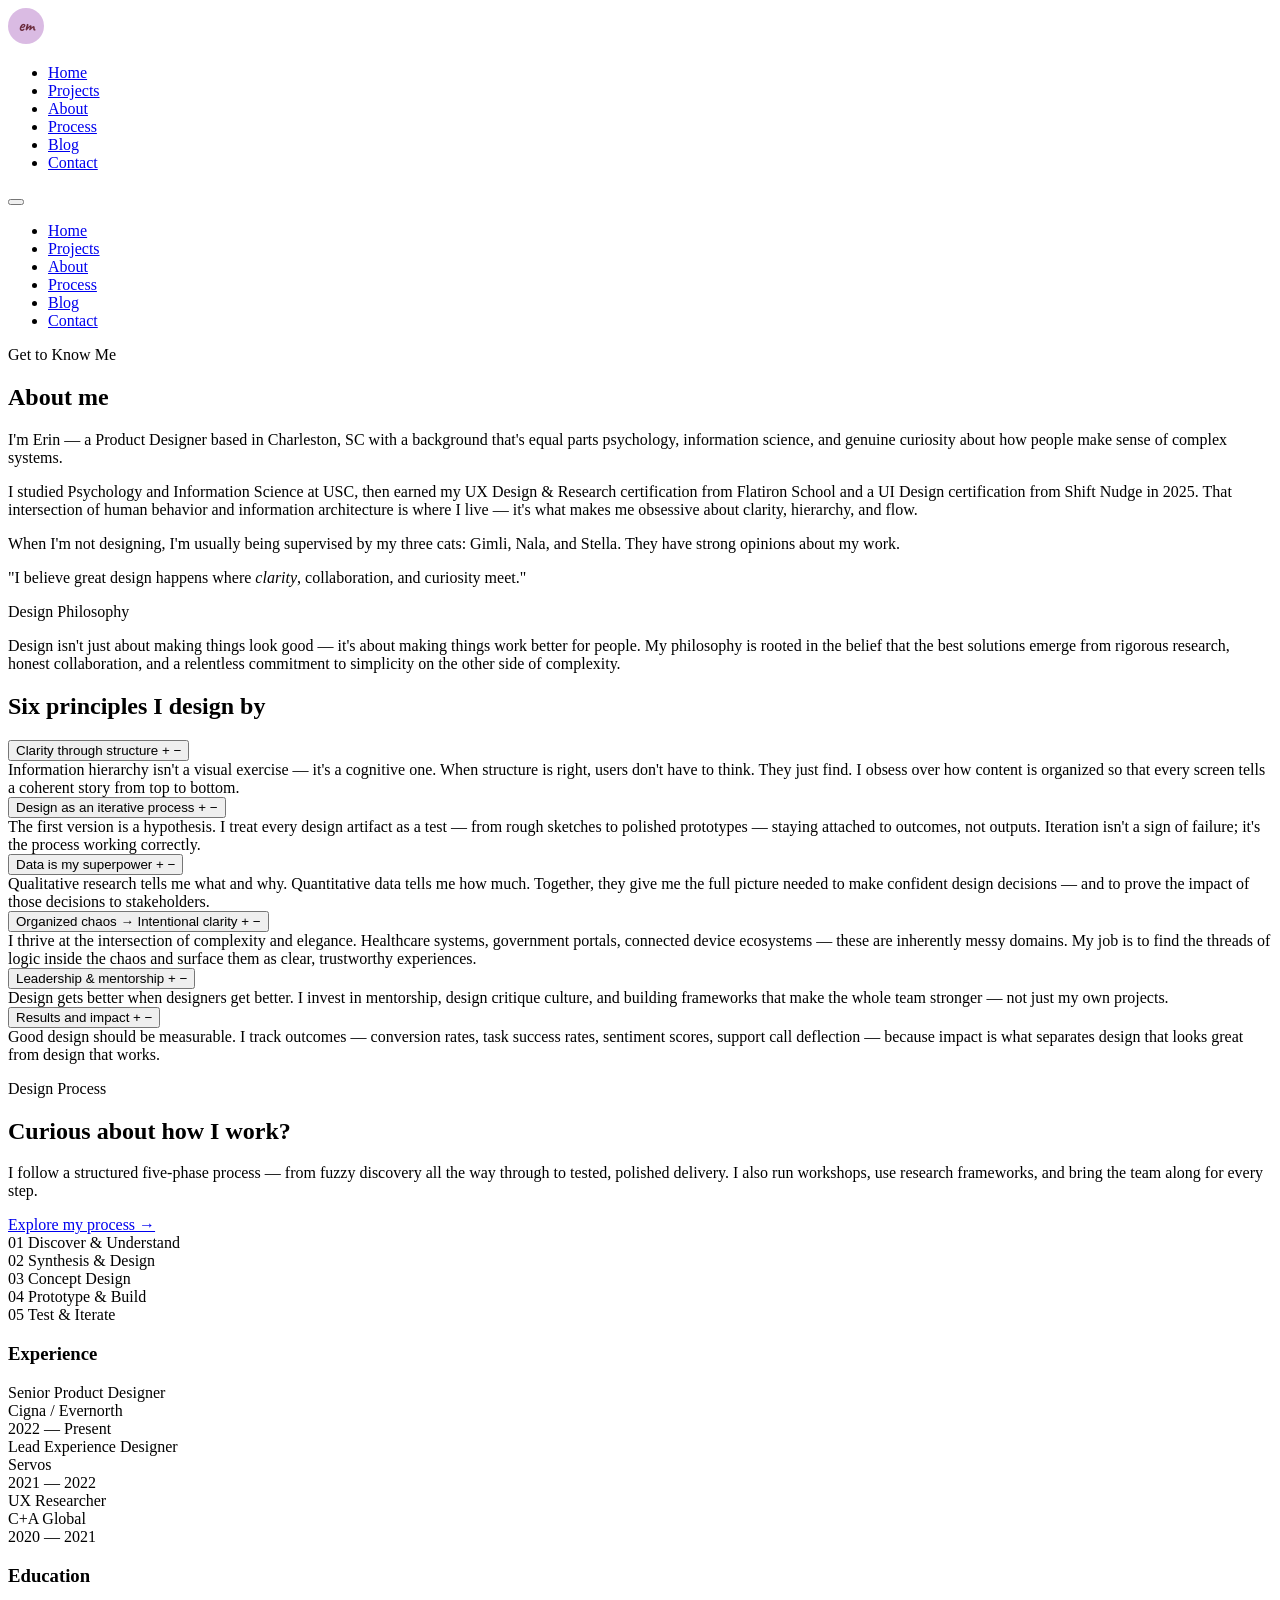
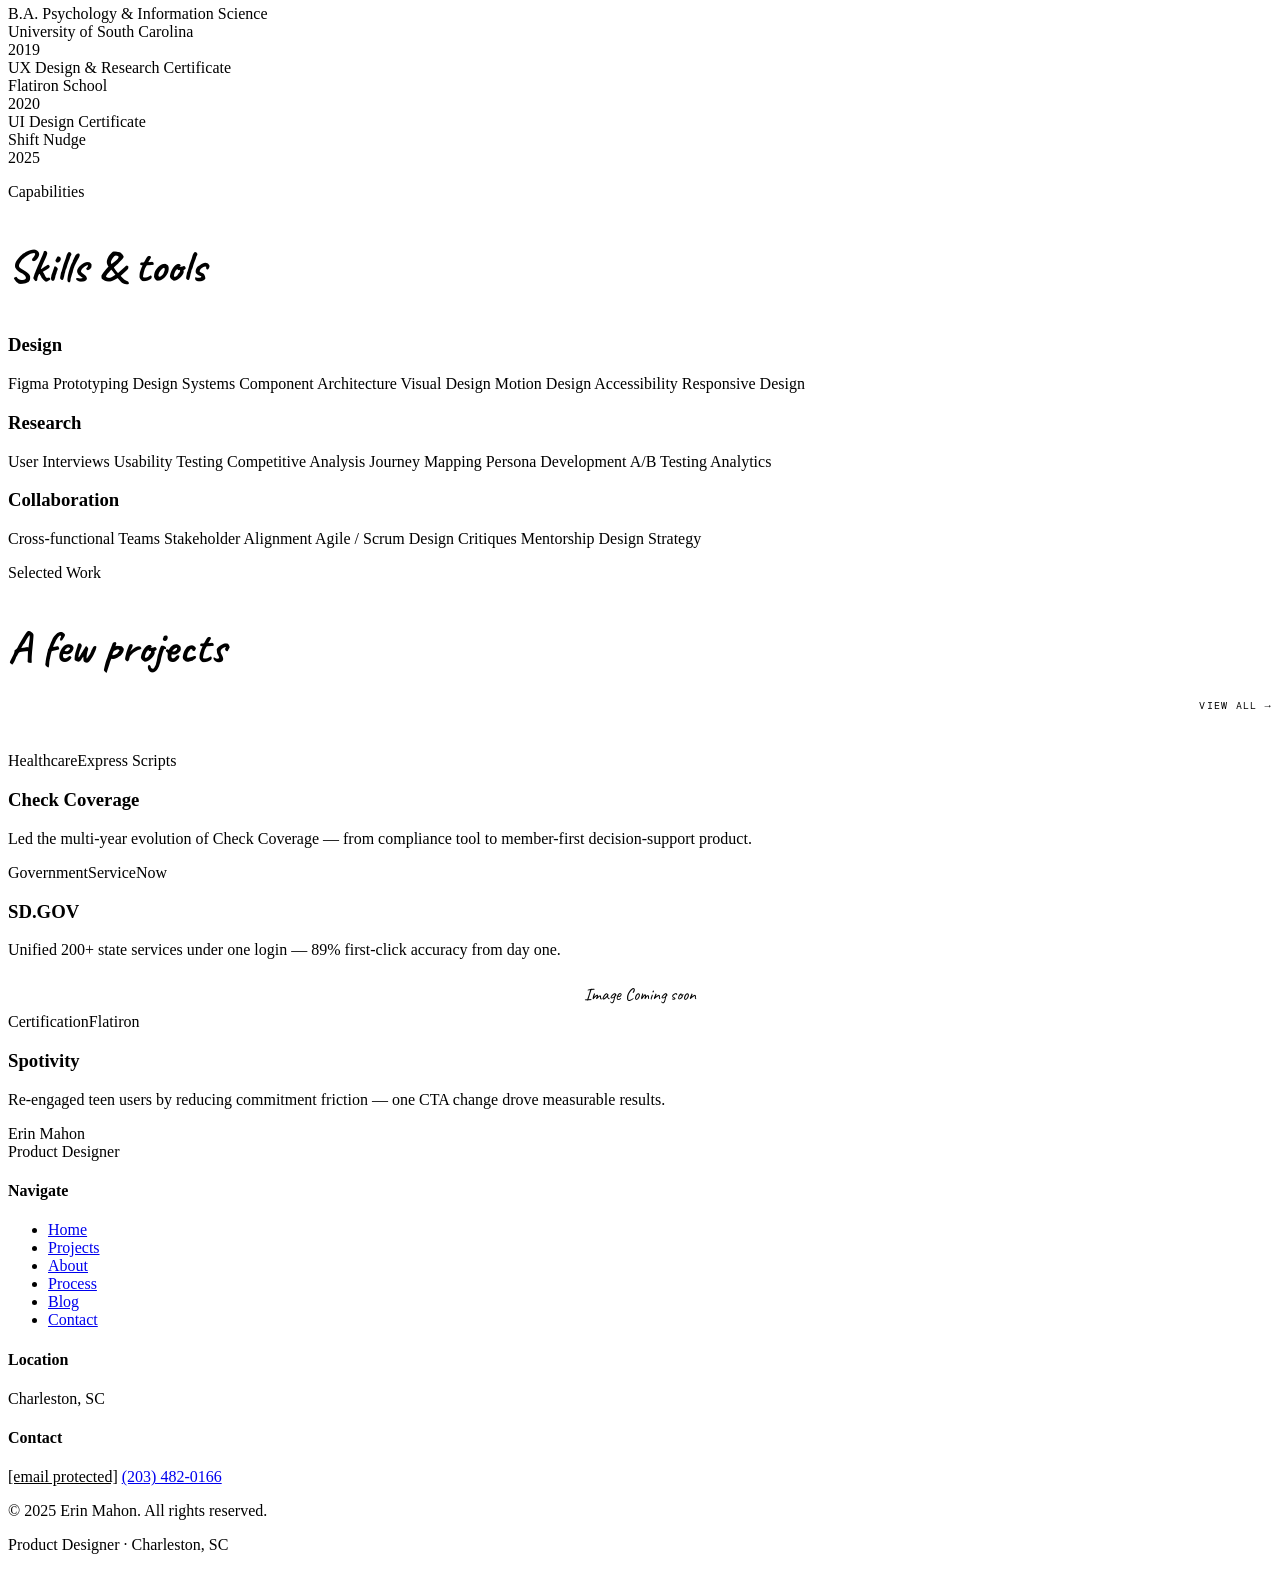
==== commit 04f5e684: "Add files via upload" ====
--- a/about.html
+++ b/about.html
@@ -8,7 +8,7 @@
   <link rel="preconnect" href="https://fonts.gstatic.com" crossorigin />
   <link href="https://fonts.googleapis.com/css2?family=Caveat:wght@700&family=DM+Mono:wght@400;500&family=Jost:wght@400;500;600&display=swap" rel="stylesheet" />
   <script src="https://unpkg.com/@phosphor-icons/web"></script>
-  <link rel="stylesheet" href="styles.css" />
+  <link rel="stylesheet" href="/NEWSITE/styles.css" />
 </head>
 <body>
 
@@ -378,7 +378,7 @@
       </div>
       <div class="footer-col">
         <h4>Contact</h4>
-        <a href="mailto:emahonux@gmail.com" style="color:var(--pink-text);">emahonux@gmail.com</a>
+        <a href="/cdn-cgi/l/email-protection#afcac2cec7c0c1dad7efc8c2cec6c381ccc0c2" style="color:var(--pink-text);"><span class="__cf_email__" data-cfemail="b4d1d9d5dcdbdac1ccf4d3d9d5ddd89ad7dbd9">[email&#160;protected]</span></a>
         <a href="tel:2034820166">(203) 482-0166</a>
       </div>
     </div>
@@ -388,7 +388,7 @@
     </div>
   </footer>
 
-  <script>
+  <script data-cfasync="false" src="/cdn-cgi/scripts/5c5dd728/cloudflare-static/email-decode.min.js"></script><script>
     // Hamburger
     const hamburger = document.getElementById('hamburger');
     const mobileNav = document.getElementById('mobileNav');
@@ -406,11 +406,4 @@
     // Scroll reveal
     const observer = new IntersectionObserver((entries) => {
       entries.forEach(entry => {
-        if (entry.isIntersecting) { entry.target.classList.add('vis'); observer.unobserve(entry.target); }
-      });
-    }, { threshold: 0.1, rootMargin: '0px 0px -40px 0px' });
-    document.querySelectorAll('.reveal').forEach(el => observer.observe(el));
-  </script>
-
-</body>
-</html>
+        if (entry.isIntersecting) { entry.ta
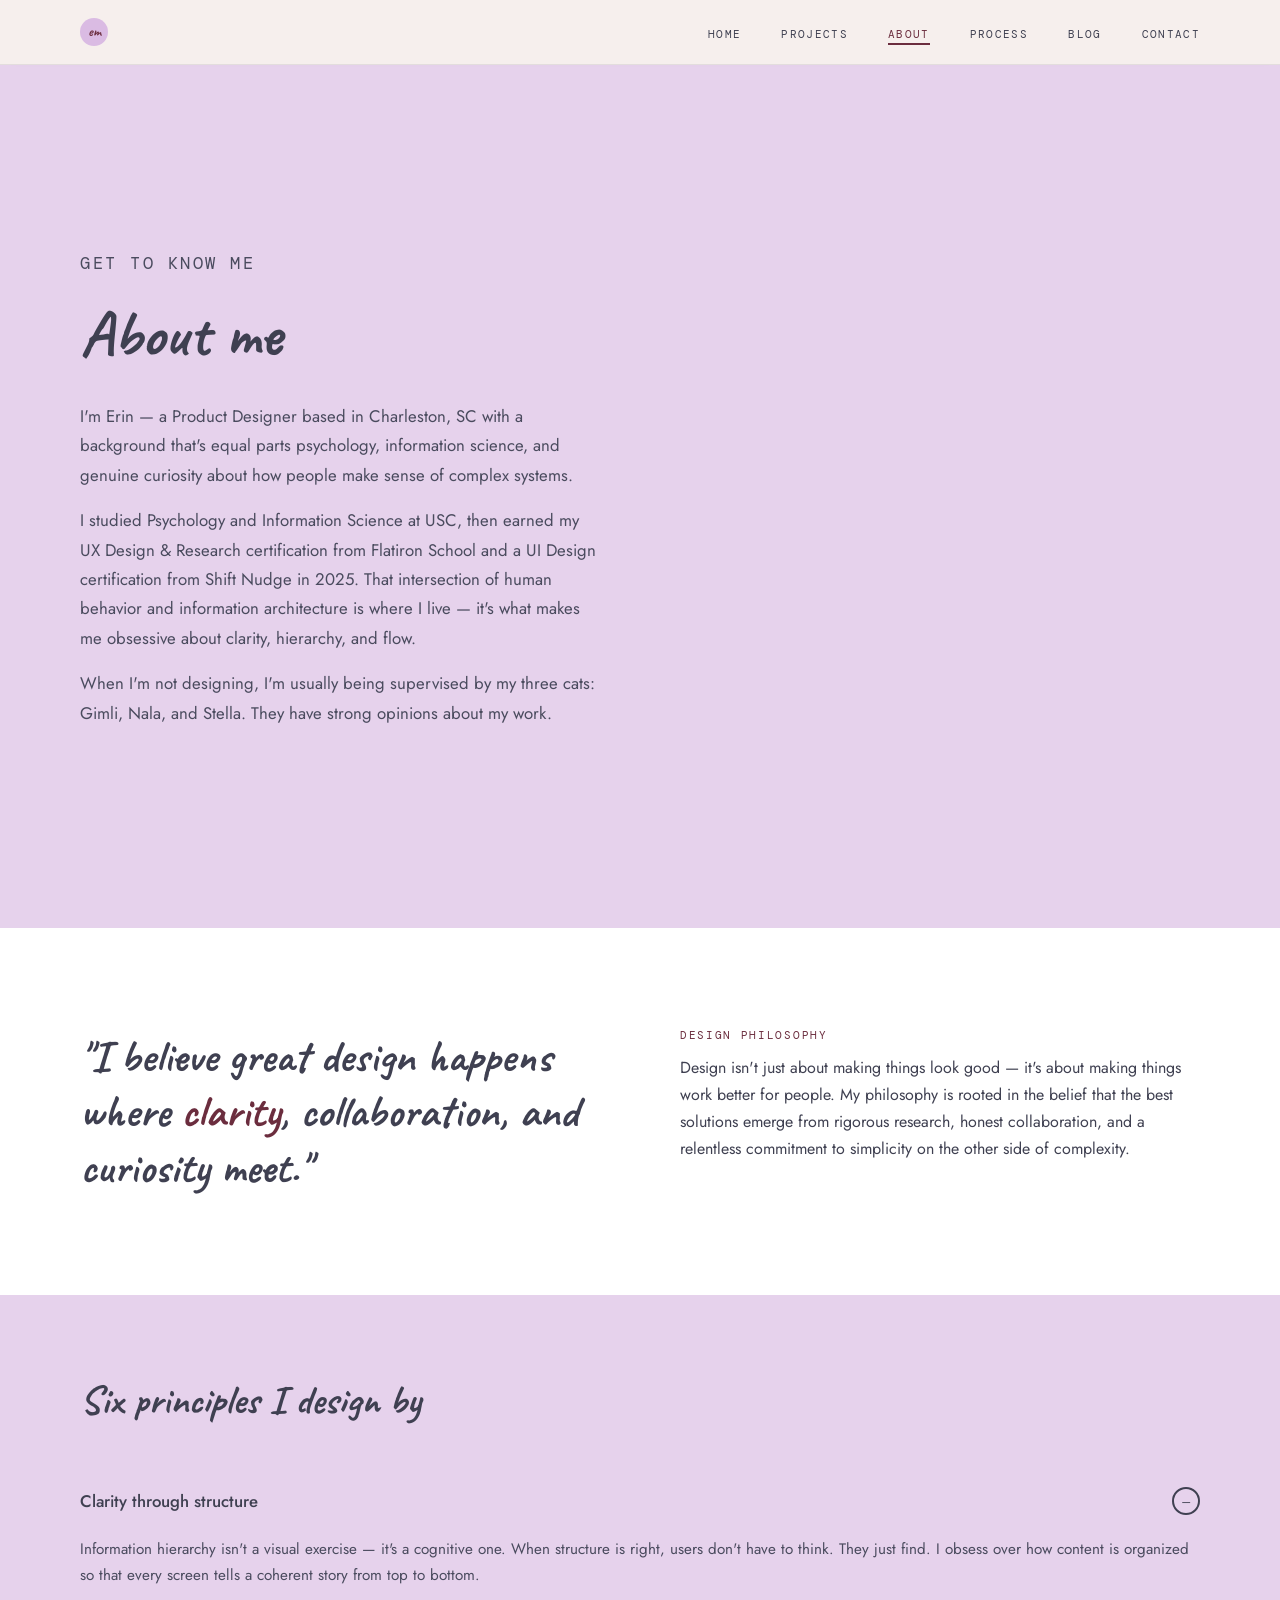
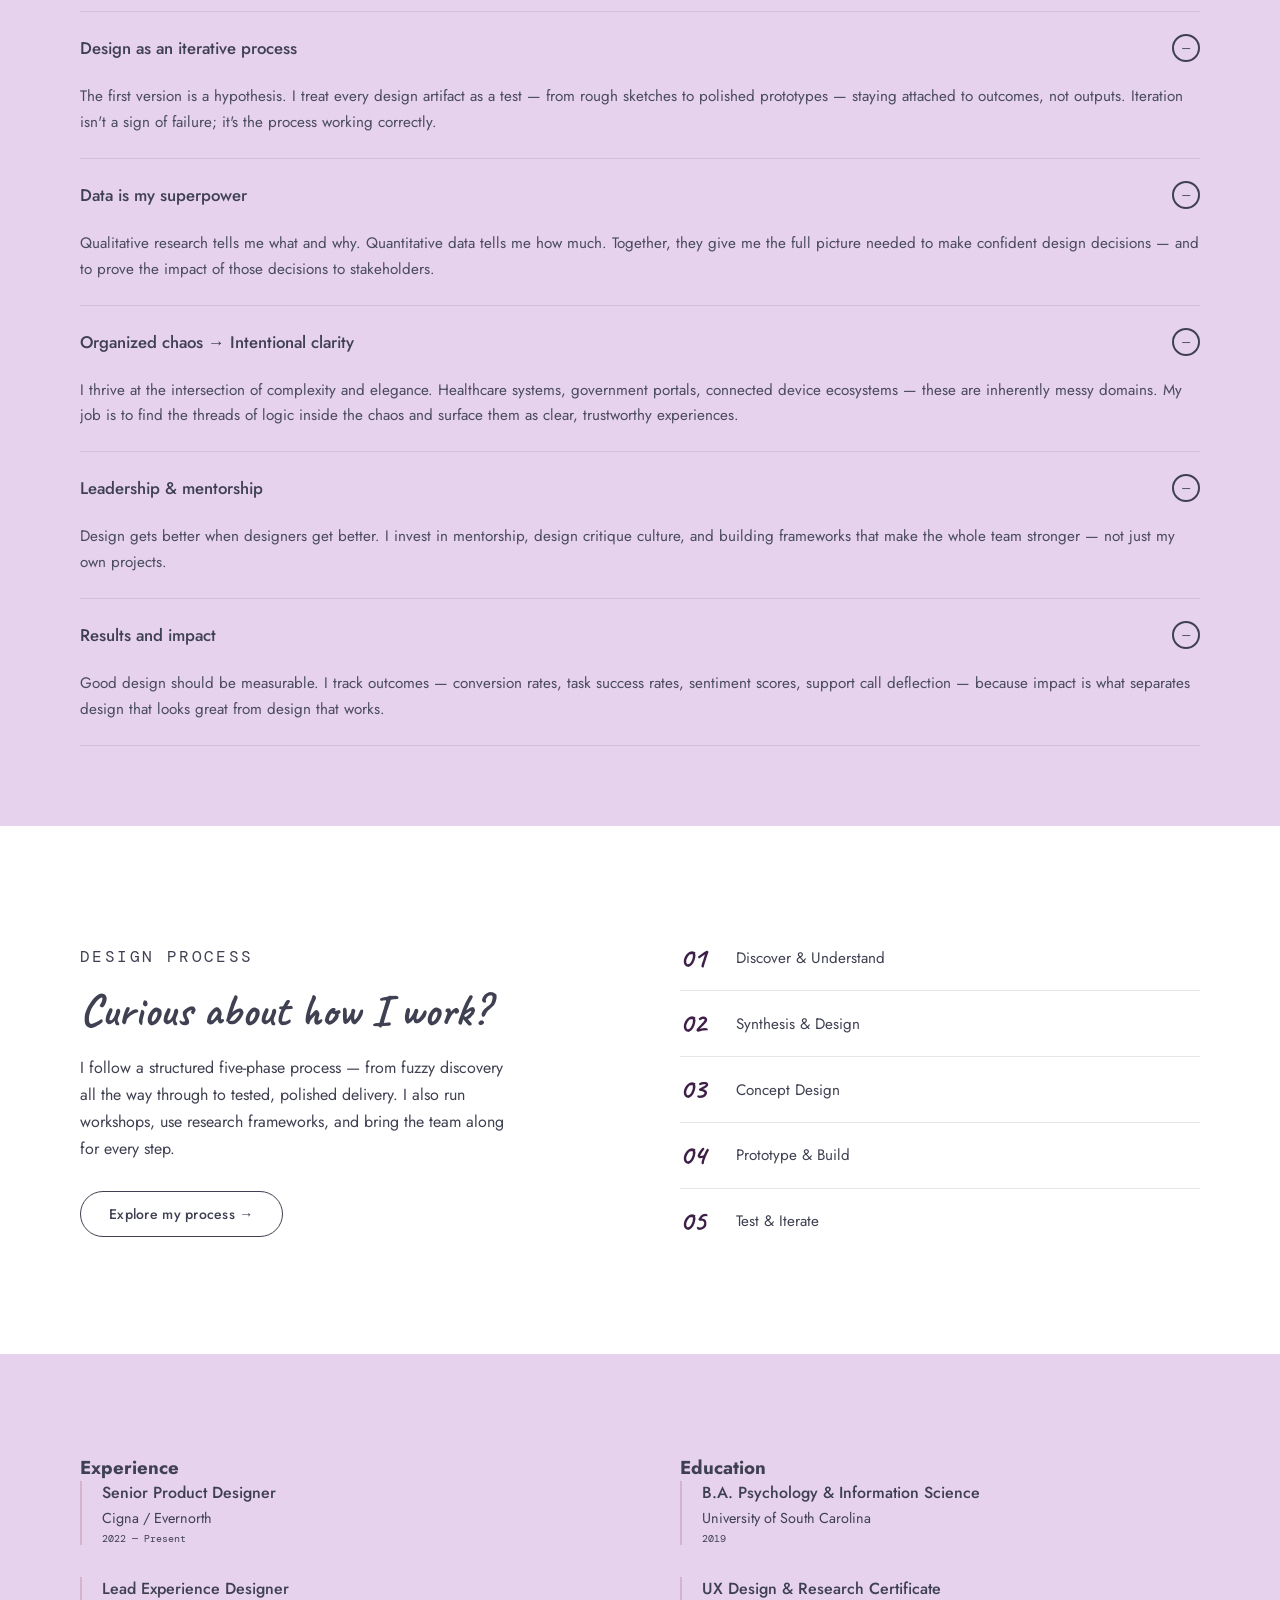
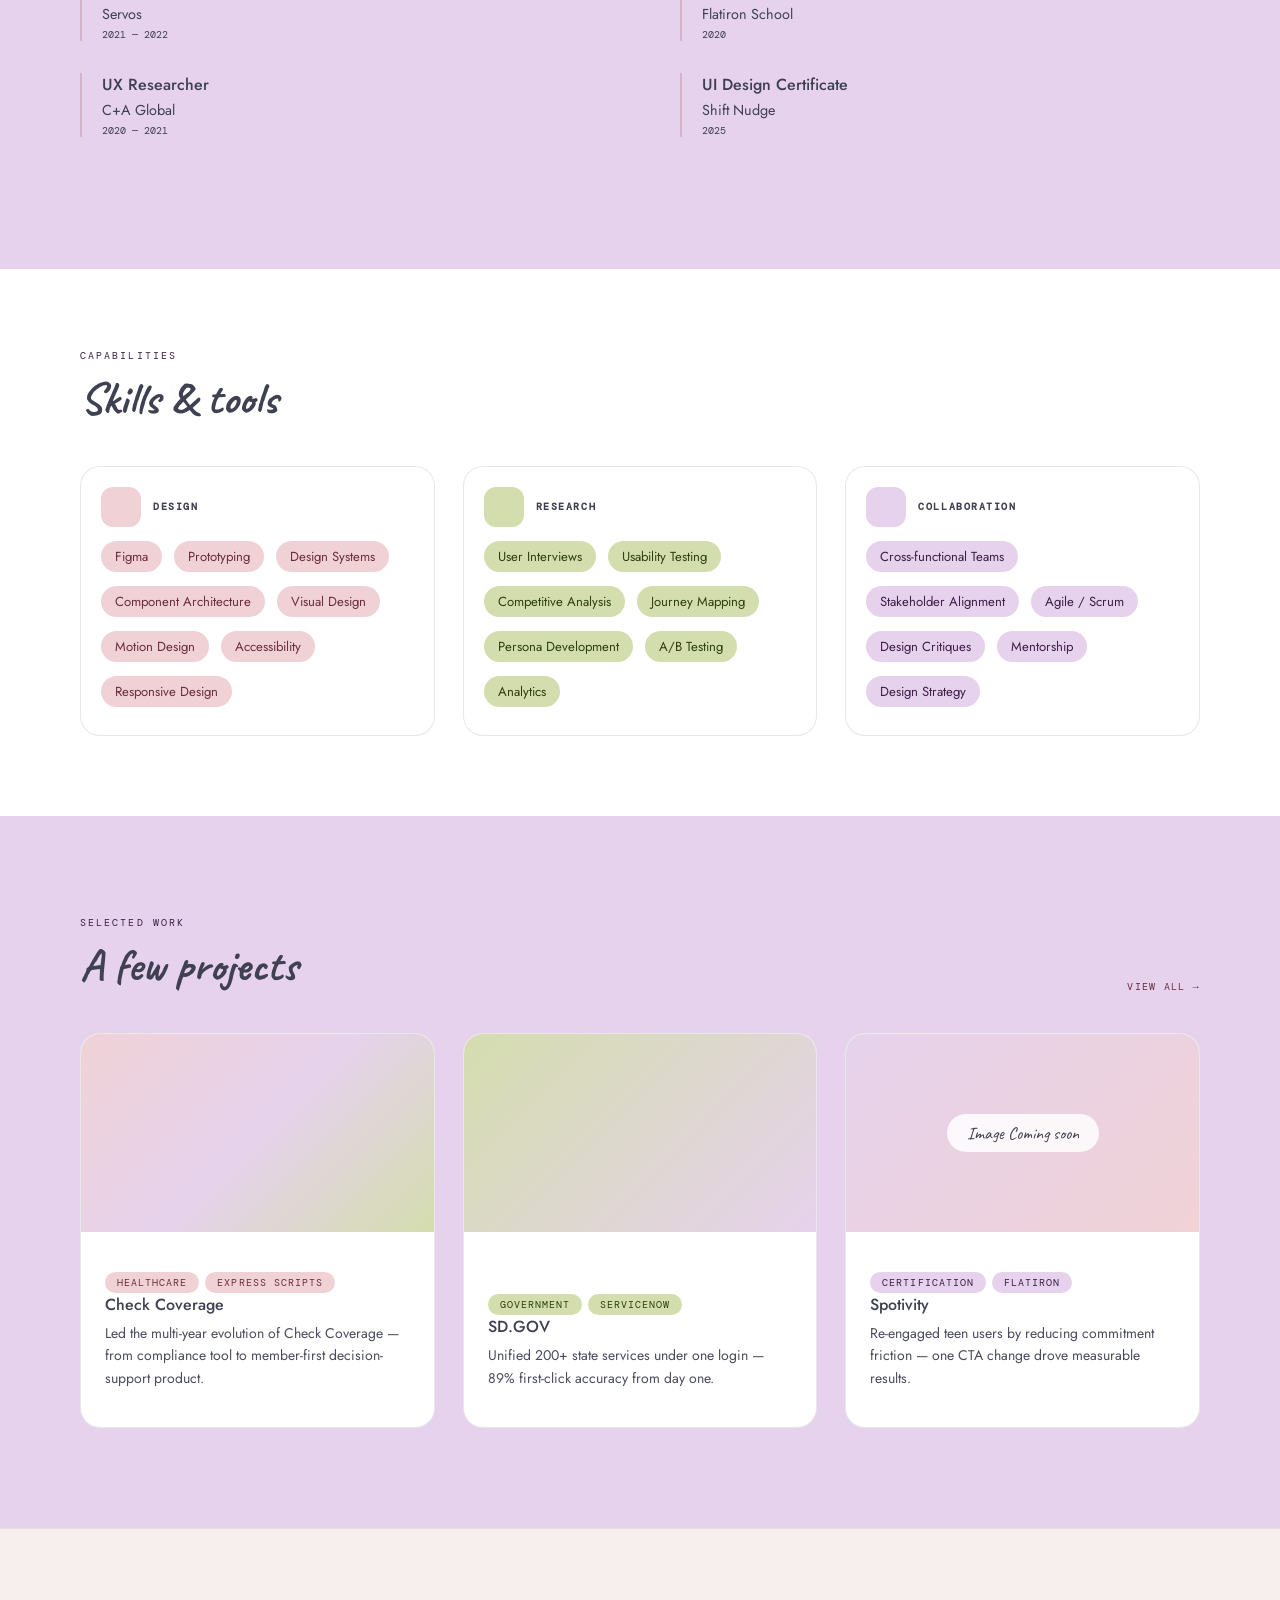
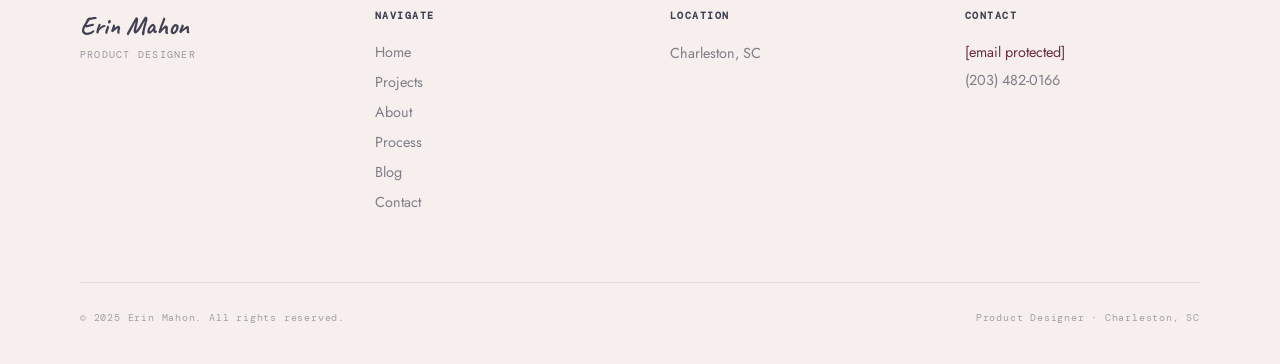
==== commit 4c266932: "Add files via upload" ====
--- a/about.html
+++ b/about.html
@@ -8,7 +8,672 @@
   <link rel="preconnect" href="https://fonts.gstatic.com" crossorigin />
   <link href="https://fonts.googleapis.com/css2?family=Caveat:wght@700&family=DM+Mono:wght@400;500&family=Jost:wght@400;500;600&display=swap" rel="stylesheet" />
   <script src="https://unpkg.com/@phosphor-icons/web"></script>
-  <link rel="stylesheet" href="/NEWSITE/styles.css" />
+  <style>
+.hero-art-inner img {
+  width: 100%;
+  height: 100%;
+  object-fit: contain;
+  object-position: center;
+}
+html, body {
+  overflow-x: hidden;
+  max-width: 100%;
+}
+*,*::before,*::after{box-sizing:border-box;margin:0;padding:0}
+:root{
+  --cream:#F6EFED;
+  --slate:#3F4051;
+  --pink:#E6B4BC;
+  --sage:#C1CE88;
+  --lav:#DABBE3;
+  --pink-text:#6B2D3E;
+  --sage-text:#2E4010;
+  --lav-text:#3D1F47;
+  --pink-bright:#F0C0C8;
+  --sage-bright:#D4E090;
+  --lav-bright:#E8CCEF;
+  --sage-tint:#D4DDAE;
+  --lav-tint:#E6D2EC;
+  --pink-tint:#F0D2D6;
+  --r:20px;
+  --r-sm:12px;
+  --pill:999px;
+  --px:80px;
+  --white:#ffffff;
+}
+html{scroll-behavior:smooth}
+body{font-family:'Jost',sans-serif;font-weight:400;background:#fff;color:var(--slate);overflow-x:hidden}
+.page{display:block;min-height:100vh}
+.page.active{display:block}
+
+/* NAV */
+nav{position:sticky;top:0;z-index:100;background:var(--cream);border-bottom:1px solid rgba(63,64,81,0.1);padding:0 var(--px)}
+.nav-inner{display:flex;align-items:center;justify-content:space-between;height:64px}
+.nav-logo{display:flex;align-items:center;text-decoration:none;cursor:pointer;flex-shrink:0}
+.nav-links{display:flex;gap:40px;list-style:none}
+.nav-links a{font-family:'DM Mono',monospace;font-size:0.7rem;text-transform:uppercase;letter-spacing:0.12em;color:var(--slate);text-decoration:none;cursor:pointer;padding-bottom:2px;border-bottom:2px solid transparent;transition:color .2s,border-color .2s}
+.nav-links a:hover,.nav-links a.active{color:var(--pink-text);border-bottom-color:var(--pink-text)}
+
+/* BUTTONS */
+.btn{display:inline-flex;align-items:center;gap:8px;font-family:'Jost',sans-serif;font-weight:500;font-size:0.875rem;padding:12px 28px;border-radius:var(--pill);cursor:pointer;text-decoration:none;border:1.5px solid transparent;transition:all .25s;letter-spacing:0.02em}
+.btn-primary{background:var(--pink-text);color:#fff;border-color:var(--pink-text)}
+.btn-primary:hover{background:#7a3447;border-color:#7a3447;transform:translateY(-1px)}
+.btn-outline{background:transparent;color:var(--slate);border-color:var(--slate)}
+.btn-outline:hover{background:var(--slate);color:#fff}
+.btn-tertiary{background:transparent;color:var(--slate);border-color:transparent;padding-left:0;padding-right:0}
+.btn-tertiary:hover{color:var(--pink-text)}
+.btn-primary-inv{background:#fff;color:var(--pink-text);border-color:#fff}
+.btn-primary-inv:hover{background:var(--cream);border-color:var(--cream);transform:translateY(-1px)}
+.btn-outline-inv{background:transparent;color:var(--slate);border-color:var(--slate)}
+.btn-outline-inv:hover{background:var(--slate);color:#fff}
+.btn-outline-cream{background:transparent;color:var(--slate);border-color:var(--slate)}
+.btn-outline-cream:hover{background:var(--slate);color:#fff}
+
+/* TAGS */
+.tag{font-family:'DM Mono',monospace;font-size:0.65rem;text-transform:uppercase;letter-spacing:0.1em;padding:4px 12px;border-radius:var(--pill);display:inline-block}
+.tag-health{background:var(--pink-tint);color:var(--pink-text)}
+.tag-health-inv{background:#fff;color:var(--pink-text)}
+.tag-gov{background:var(--sage-tint);color:var(--sage-text)}
+.tag-gov-inv{background:#fff;color:var(--sage-text)}
+.tag-device{background:var(--lav-tint);color:var(--lav-text)}
+.tag-device-inv{background:#fff;color:var(--lav-text)}
+
+/* EYEBROW */
+.eyebrow{font-family:'DM Mono',monospace;font-size:0.7rem;text-transform:uppercase;letter-spacing:0.15em;color:var(--pink-text);margin-bottom:12px}
+.eyebrow-sage{color:var(--sage-text)}
+.eyebrow-lav{color:var(--lav-text)}
+
+/* SECTION LABEL */
+.sec-label{font-family:'DM Mono',monospace;font-size:0.65rem;text-transform:uppercase;letter-spacing:0.2em;color:var(--lav-text);margin-bottom:8px}
+.sec-label-dark{color:var(--slate)}
+
+/* SECTIONS */
+.section{padding:100px var(--px)}
+.section-sm{padding:60px var(--px)}
+.section-slate{background:var(--lav-tint);color:var(--slate)}
+.section-white{background:var(--lav-tint)}
+
+/* GRID */
+.grid-2{display:grid;grid-template-columns:1fr 1fr;gap:60px;align-items:center}
+.grid-3{display:grid;grid-template-columns:repeat(3,1fr);gap:28px}
+
+/* REVEAL */
+.reveal{opacity:1;transform:translateY(0);transition:opacity .6s ease,transform .6s ease}
+.reveal.vis{opacity:1;transform:none}
+
+/* GRADIENT PLACEHOLDERS */
+.g1{background:linear-gradient(135deg,#E6B4BC 0%,#DABBE3 100%)}
+.g2{background:linear-gradient(135deg,#C1CE88 0%,#DABBE3 100%)}
+.g3{background:linear-gradient(135deg,#DABBE3 0%,#E6B4BC 100%)}
+.g4{background:linear-gradient(135deg,#3F4051 0%,#8B3D52 100%)}
+.g5{background:linear-gradient(135deg,#4A6020 0%,#C1CE88 100%)}
+.g6{background:linear-gradient(135deg,#6B4876 0%,#DABBE3 100%)}
+.g7{background:linear-gradient(135deg,#E6B4BC 0%,#C1CE88 100%)}
+.g8{background:linear-gradient(135deg,#3F4051 0%,#6B4876 100%)}
+.g9{background:linear-gradient(135deg,#F0C0C8 0%,#DABBE3 50%,#D4E090 100%)}
+.g10{background:linear-gradient(135deg,#C1CE88 0%,#3F4051 100%)}
+.g11{background:linear-gradient(135deg,#DABBE3 0%,#6B4876 100%)}
+.g12{background:linear-gradient(135deg,#F0C0C8 0%,#8B3D52 100%)}
+
+/* ===================== HOME PAGE ===================== */
+.hero{padding:100px var(--px);background:var(--lav-tint)}
+.hero-grid{display:grid;grid-template-columns:1fr 1fr;gap:80px;align-items:center}
+.hero h1{font-family:'Caveat',cursive;font-size:clamp(3rem,5vw,5rem);font-weight:700;line-height:1.1;margin-bottom:24px;color:var(--slate)}
+.hero h1 em{color:var(--pink-text);font-style:normal}
+.hero-bio{font-size:1.1rem;line-height:1.7;color:#4A4B5E;margin-bottom:36px;max-width:480px}
+.hero-art{width:100%;aspect-ratio:4/3;border-radius:var(--r);overflow:hidden;position:relative}
+.hero-art-inner{width:100%;height:100%;background:linear-gradient(135deg,var(--pink) 0%,var(--lav) 50%,var(--sage) 100%);display:flex;align-items:flex-end;justify-content:center;position:relative}
+.hero-art-shapes{position:absolute;inset:0;overflow:hidden}
+.hero-illustration{position:absolute;bottom:0;left:50%;transform:translateX(-50%);height:110%;width:auto;object-fit:contain;object-position:bottom center}
+.hero-art-shapes::before,.hero-art-shapes::after{content:'';position:absolute;border-radius:50%}
+.hero-art-shapes::before{display:none}
+.hero-art-shapes::after{display:none}
+.hero-art-label{font-family:'DM Mono',monospace;font-size:0.7rem;text-transform:uppercase;letter-spacing:0.15em;color:rgba(63,64,81,0.5);z-index:1}
+
+/* WORK PREVIEW */
+.work-preview{background:var(--slate);padding:100px var(--px)}
+.wp-img{width:100%;aspect-ratio:4/3;border-radius:var(--r);overflow:hidden}
+.wp-text h2{font-family:'Caveat',cursive;font-size:clamp(2rem,3.5vw,3.5rem);font-weight:700;line-height:1.2;margin-bottom:20px;color:var(--cream)}
+.wp-text p{color:rgba(246,239,237,0.7);font-size:1rem;line-height:1.7;margin-bottom:32px}
+
+/* STATS BAR */
+.stats-bar{background:#fff;padding:60px var(--px)}
+.stats-inner{display:grid;grid-template-columns:repeat(3,1fr);gap:0;border:1.5px solid rgba(63,64,81,0.1);border-radius:var(--r)}
+.stat-item{padding:40px;text-align:center;border-right:1.5px solid rgba(63,64,81,0.1)}
+.stat-item:last-child{border-right:none}
+.stat-num{font-family:'Caveat',cursive;font-size:clamp(2.5rem,4vw,4rem);font-weight:700;color:var(--pink-text);line-height:1}
+.stat-label{font-family:'DM Mono',monospace;font-size:0.7rem;text-transform:uppercase;letter-spacing:0.12em;color:#4A4B5E;margin-top:8px}
+
+/* APPROACH */
+.approach-cards{display:grid;grid-template-columns:repeat(3,1fr);gap:20px;margin-top:60px}
+.approach-card{border:1.5px solid rgba(63,64,81,0.12);background:#fff;border-radius:var(--r);padding:32px;transition:transform .25s,box-shadow .25s}
+.approach-icon{width:44px;height:44px;border-radius:var(--r-sm);display:flex;align-items:center;justify-content:center;margin-bottom:20px;font-size:1.3rem}
+.approach-card h3{font-family:'Jost',sans-serif;font-weight:500;font-size:1.1rem;color:var(--slate);margin-bottom:10px}
+.approach-card p{font-size:0.9rem;line-height:1.65;color:var(--slate)}
+
+/* RECOGNITION */
+.recognition{background:#fff;padding:100px var(--px)}
+.rec-grid{display:grid;grid-template-columns:1fr 1fr;gap:60px;align-items:center;margin-top:60px;max-width:100%;overflow:hidden}
+.rec-text h2{font-family:'Caveat',cursive;font-size:clamp(2rem,3.5vw,3.2rem);font-weight:700;line-height:1.2;margin-bottom:16px}
+.rec-text p{font-size:1rem;line-height:1.7;color:#4A4B5E;margin-bottom:24px}
+.award-badge{display:inline-flex;align-items:center;gap:10px;background:var(--pink);padding:10px 20px;border-radius:var(--pill)}
+.award-badge-text{font-family:'DM Mono',monospace;font-size:0.7rem;text-transform:uppercase;letter-spacing:0.1em;color:var(--pink-text)}
+.rec-photo-grid{display:grid;grid-template-columns:1fr 1fr;grid-template-rows:auto auto;gap:12px}
+.rec-photo-large{grid-row:1/3;border-radius:var(--r);overflow:hidden;aspect-ratio:3/4}
+.rec-photo-wide{border-radius:var(--r);overflow:hidden;aspect-ratio:16/9}
+.rec-photo-sq{border-radius:var(--r);overflow:hidden;aspect-ratio:1}
+
+/* CONFIG */
+.config-section{background:var(--lav-tint);padding:100px var(--px)}
+.config-photo-grid{display:grid;grid-template-columns:1fr 1fr;grid-template-rows:auto auto;gap:12px}
+.config-photo-wide{grid-column:1/3;border-radius:var(--r);overflow:hidden;aspect-ratio:21/9}
+.config-photo-sq{border-radius:var(--r);overflow:hidden;aspect-ratio:1}
+.config-text{display:flex;flex-direction:column;justify-content:center}
+.config-text h2{font-family:'Caveat',cursive;font-size:clamp(2rem,3.5vw,3.5rem);font-weight:700;line-height:1.2;margin-bottom:20px;color:var(--slate)}
+.config-text p{font-size:1rem;line-height:1.7;color:var(--slate);margin-bottom:16px}
+
+/* ===================== PROJECTS PAGE ===================== */
+.projects-hero{padding:80px var(--px) 40px}
+.projects-hero h1{font-family:'Caveat',cursive;font-size:clamp(2.5rem,4vw,4rem);font-weight:700}
+.filter-bar{padding:0 var(--px) 60px;display:flex;gap:10px;flex-wrap:wrap}
+.filter-btn{font-family:'DM Mono',monospace;font-size:0.65rem;text-transform:uppercase;letter-spacing:0.12em;padding:8px 20px;border-radius:var(--pill);border:1.5px solid rgba(63,64,81,0.2);background:transparent;color:var(--slate);cursor:pointer;transition:border-color .2s,border-width .15s}
+.filter-btn.selected,.filter-btn:hover,.filter-btn.selected-gov,.filter-btn.selected-gov:hover,.filter-btn.selected-device,.filter-btn.selected-device:hover{background:transparent;color:var(--slate);border-color:var(--slate);border-width:2px}
+
+.project-section{padding:0 var(--px) 80px}
+.section-divider{display:flex;align-items:center;gap:20px;margin-bottom:24px}
+.section-divider-line{flex:1;height:1px;background:rgba(63,64,81,0.2)}
+.section-divider-label{font-family:'DM Mono',monospace;font-size:0.65rem;text-transform:uppercase;letter-spacing:0.15em;color:#4A4B5E}
+
+.project-grid{display:grid;grid-template-columns:repeat(3,1fr);gap:24px}
+.project-card-featured{border:1.5px solid rgba(63,64,81,0.12);grid-column:1/4;display:grid;grid-template-columns:5fr 7fr;gap:0;background:#fff;border-radius:var(--r);overflow:hidden;transition:transform .25s,box-shadow .25s;cursor:pointer;align-items:stretch}
+.project-card-featured:hover{transform:translateY(-4px);box-shadow:0 8px 40px rgba(63,64,81,0.12)}
+.project-card-featured .feat-thumb{aspect-ratio:unset;min-height:220px;overflow:hidden;flex-shrink:0}
+.project-card-featured .feat-content{padding:36px 44px;display:flex;flex-direction:column;justify-content:flex-start}
+.project-card-featured .feat-content h3{font-family:'Jost',sans-serif;font-weight:500;font-size:1.4rem;margin-bottom:10px}
+.project-card-featured .feat-content p{font-size:0.95rem;line-height:1.65;color:#4A4B5E;margin-bottom:20px}
+
+.project-card{background:#fff;border:1.5px solid rgba(63,64,81,0.12);border-radius:var(--r);overflow:hidden;transition:transform .25s,box-shadow .25s;display:flex;flex-direction:column}
+.project-card.project-card-link:hover{transform:translateY(-4px);box-shadow:0 8px 40px rgba(63,64,81,0.12)}
+.project-card.project-card-link{cursor:pointer}
+.card-thumb{width:100%;aspect-ratio:16/9;overflow:hidden}
+.card-content{padding:24px;display:flex;flex-direction:column;flex:1}
+.card-content h3{font-size:1rem;font-weight:500;margin-bottom:6px}
+.card-content p{font-size:0.875rem;line-height:1.6;color:#4A4B5E;margin-bottom:14px}
+.card-tags{display:flex;flex-wrap:wrap;gap:6px;margin-top:auto;padding-top:16px}
+
+/* ===================== ABOUT PAGE ===================== */
+.about-hero{padding:100px var(--px);background:var(--lav-tint)}
+.about-hero h1{font-family:'Caveat',cursive;font-size:clamp(3rem,5vw,5rem);font-weight:700;margin-bottom:28px}
+.about-hero p{font-size:1.05rem;line-height:1.75;color:#4A4B5E;margin-bottom:16px;max-width:520px}
+.about-art{width:100%;aspect-ratio:4/5;border-radius:var(--r);overflow:hidden;position:relative;display:flex;align-items:center;justify-content:center}
+.about-art::before{display:none}
+.about-art::after{display:none}
+
+/* PHILOSOPHY */
+.philosophy{background:#fff;padding:100px var(--px)}
+.phil-quote{font-family:'Caveat',cursive;font-size:clamp(2rem,3.5vw,3.5rem);font-weight:700;line-height:1.25;color:var(--slate)}
+.phil-quote em{color:var(--pink-text);font-style:normal}
+.phil-sub{color:var(--slate);font-size:1rem;line-height:1.7}
+
+/* ACCORDION */
+.accordion-section{background:var(--lav-tint);padding:80px var(--px)}
+.acc-title{font-family:'Caveat',cursive;font-size:2.5rem;font-weight:700;margin-bottom:40px}
+.acc-item{border-bottom:1px solid rgba(63,64,81,0.12)}
+.acc-trigger{width:100%;display:flex;align-items:center;justify-content:space-between;padding:22px 0;background:none;border:none;cursor:pointer;text-align:left}
+.acc-trigger-text{font-family:'Jost',sans-serif;font-weight:500;font-size:1.05rem;color:var(--slate)}
+.acc-icon{width:28px;height:28px;border-radius:50%;border:2px solid var(--slate);display:flex;align-items:center;justify-content:center;font-size:1rem;line-height:1;color:var(--slate);transition:transform .3s,background .2s,border-color .2s;flex-shrink:0}
+.acc-item.open .acc-icon{background:transparent;border-color:var(--slate);color:var(--slate)}
+.acc-body{max-height:0;overflow:hidden;transition:max-height .35s ease,padding .35s ease}
+.acc-item.open .acc-body{max-height:300px}
+.acc-body-inner{padding-bottom:22px;font-size:0.95rem;line-height:1.7;color:#4A4B5E}
+
+/* PROCESS RESOURCES */
+.resources-section{background:#fff;padding:80px var(--px)}
+.res-grid{display:grid;grid-template-columns:repeat(3,1fr);gap:24px;margin-top:40px}
+.res-card{border:1.5px solid rgba(63,64,81,0.12);border-radius:var(--r);overflow:hidden}
+.res-thumb{aspect-ratio:16/9;overflow:hidden}
+.res-content{padding:20px}
+.res-label{font-family:'DM Mono',monospace;font-size:0.62rem;text-transform:uppercase;letter-spacing:0.12em;color:rgba(63,64,81,0.4);margin-bottom:6px}
+.res-content h4{font-weight:500;font-size:0.95rem;margin-bottom:6px}
+.res-content p{font-size:0.82rem;line-height:1.55;color:rgba(63,64,81,0.6)}
+
+/* EXPERIENCE */
+.experience-section{background:var(--lav-tint);padding:100px var(--px)}
+.exp-col h3{font-family:'DM Mono',monospace;font-size:0.7rem;text-transform:uppercase;letter-spacing:0.15em;color:var(--pink-text);margin-bottom:32px}
+.exp-item{margin-bottom:32px;padding-left:20px;border-left:2px solid rgba(139,61,82,0.2)}
+.exp-role{font-weight:500;font-size:1rem;color:var(--slate);margin-bottom:4px}
+.exp-company{font-size:0.9rem;color:var(--slate);margin-bottom:4px}
+.exp-date{font-family:'DM Mono',monospace;font-size:0.65rem;color:var(--slate)}
+
+/* SKILLS */
+.skills-section{background:#fff;padding:80px var(--px)}
+.skill-col h3{font-family:'DM Mono',monospace;font-size:0.7rem;text-transform:uppercase;letter-spacing:0.15em;color:var(--pink-text);margin-bottom:20px}
+.skill-pill{display:inline-block;padding:6px 14px;border-radius:var(--pill);font-size:0.82rem;margin:0 6px 8px 0;background:var(--pink-tint);color:var(--pink-text)}
+
+/* ===================== CONTACT PAGE ===================== */
+.contact-section{padding:100px var(--px)}
+.contact-grid{display:grid;grid-template-columns:1fr 1fr;gap:80px;align-items:start}
+.contact-title{font-family:'Caveat',cursive;font-size:clamp(2rem,3.5vw,3.2rem);font-weight:700;margin-bottom:16px}
+.contact-links{display:flex;flex-direction:column;gap:12px;margin:28px 0}
+.contact-link{display:flex;align-items:center;gap:12px;font-size:0.95rem;color:var(--pink-text);text-decoration:none;font-weight:500}
+.contact-link:hover{opacity:0.8}
+.contact-link-icon{width:36px;height:36px;background:rgba(139,61,82,0.1);border-radius:50%;display:flex;align-items:center;justify-content:center;font-size:0.9rem}
+.form-row{display:grid;grid-template-columns:1fr 1fr;gap:16px}
+.form-group{margin-bottom:16px}
+.form-group label{display:block;font-family:'DM Mono',monospace;font-size:0.65rem;text-transform:uppercase;letter-spacing:0.1em;color:rgba(63,64,81,0.5);margin-bottom:8px}
+.form-group input,.form-group textarea{width:100%;padding:12px 16px;border:1.5px solid rgba(63,64,81,0.15);border-radius:var(--r-sm);font-family:'Jost',sans-serif;font-size:0.95rem;background:#fff;color:var(--slate);outline:none;transition:border-color .2s}
+.form-group input:focus,.form-group textarea:focus{border-color:var(--pink-text)}
+.form-group textarea{resize:vertical;min-height:140px}
+.contact-art{width:100%;aspect-ratio:4/5;border-radius:var(--r);position:relative;overflow:hidden;display:flex;align-items:center;justify-content:center}
+.contact-art::before{display:none}
+
+/* ===================== PROJECT DETAIL ===================== */
+#page-detail{background:#fff}
+.detail-back{padding:24px var(--px) 0;display:flex;align-items:center}
+.detail-back a{font-family:'DM Mono',monospace;font-size:0.7rem;text-transform:uppercase;letter-spacing:0.1em;color:var(--pink-text);text-decoration:none;cursor:pointer;display:flex;align-items:center;gap:8px}
+.detail-back a:hover{opacity:0.7}
+.detail-hero{padding:60px var(--px) 80px}
+.detail-hero h1{font-family:'Caveat',cursive;font-size:clamp(3rem,6vw,6rem);font-weight:700;line-height:1.05;margin-bottom:20px}
+.detail-hero .tags{display:flex;flex-wrap:wrap;gap:8px;margin-bottom:24px}
+.detail-summary{font-size:1.15rem;line-height:1.7;color:#4A4B5E;max-width:700px}
+
+.meta-cards{padding:0 var(--px) 80px;display:grid;grid-template-columns:repeat(3,1fr);gap:20px}
+.meta-card{border:1.5px solid rgba(63,64,81,0.12);background:#fff;border-radius:var(--r);padding:28px}
+.meta-card-label{font-family:'DM Mono',monospace;font-size:0.62rem;text-transform:uppercase;letter-spacing:0.15em;color:#4A4B5E;margin-bottom:10px}
+.meta-card p{font-size:0.9rem;line-height:1.65;color:var(--slate)}
+
+.case-section{padding:0 var(--px) 80px}
+.case-sec-label{font-family:'DM Mono',monospace;font-size:0.65rem;text-transform:uppercase;letter-spacing:0.2em;color:var(--pink-text);border-bottom:1px solid rgba(139,61,82,0.2);padding-bottom:12px;margin-bottom:32px}
+.case-section h2{font-family:'Caveat',cursive;font-size:2.2rem;font-weight:700;margin-bottom:16px}
+.case-section>p,.case-section .body-text p{font-size:0.95rem;line-height:1.75;color:#4A4B5E;margin-bottom:16px;max-width:760px}
+.case-section p{font-size:0.95rem;line-height:1.75;color:#4A4B5E;margin-bottom:16px}
+.case-section ul{list-style:none;padding:0}
+.case-section ul li{padding:6px 0 6px 20px;border-left:2px solid var(--pink-text);margin-bottom:12px;font-size:0.9rem;color:#4A4B5E}
+.case-section ul li strong{color:var(--slate);font-weight:500}
+.cs-step-content p{font-size:0.9rem;line-height:1.65;color:var(--slate);margin:0;max-width:none}
+.cs-step-content h3{font-family:'Jost',sans-serif;font-weight:500;font-size:1.1rem;color:var(--slate);margin-bottom:8px}
+
+.cs-cards-wrap{background:var(--lav-tint);margin:0 calc(-1 * var(--px));padding:48px var(--px) 56px;margin-bottom:0}
+.cs-cards{display:grid;grid-template-columns:repeat(3,1fr);gap:20px;margin-top:24px}
+.cs-cards.cs-cards-2{grid-template-columns:1fr 1fr}
+.cs-cards.cs-cards-4{grid-template-columns:1fr 1fr}
+.cs-card{border:1.5px solid rgba(63,64,81,0.12);background:#fff;border-radius:var(--r);padding:28px;position:relative;overflow:hidden}
+.cs-card-eyebrow{font-family:'DM Mono',monospace;font-size:0.6rem;text-transform:uppercase;letter-spacing:0.12em;margin-bottom:10px}
+.cs-card-pink .cs-card-eyebrow{color:var(--pink-text)}
+.cs-card-sage .cs-card-eyebrow{color:var(--sage-text)}
+.cs-card-lav .cs-card-eyebrow{color:var(--lav-text)}
+.cs-card-pink{border-top:none}
+.cs-card-sage{border-top:none}
+.cs-card-lav{border-top:none}
+.cs-card h3{font-weight:500;font-size:1rem;margin-bottom:8px;color:var(--slate)}
+.cs-card p{font-size:0.875rem;line-height:1.65;color:#4A4B5E;margin:0}
+
+.cs-principles{margin-top:32px;display:flex;flex-direction:column}
+.cs-principle-row{display:grid;grid-template-columns:80px 1fr;gap:32px;align-items:start;padding:32px 0;border-bottom:1px solid rgba(107,72,118,0.12)}
+.cs-principle-row:last-child{border-bottom:none}
+.cs-principle-num{font-family:'Caveat',cursive;font-size:2.8rem;font-weight:700;color:var(--lav-text);line-height:1;padding-top:4px}
+.cs-principle-text h3{font-family:'Jost',sans-serif;font-weight:500;font-size:1.1rem;color:var(--slate);margin-bottom:8px}
+.cs-principle-text p{font-size:0.9rem;line-height:1.65;color:var(--slate);margin:0;max-width:none}
+
+.cs-steps{margin-top:32px;display:flex;flex-direction:column;gap:0}
+.cs-step{display:grid;grid-template-columns:80px 1fr;gap:32px;align-items:start;padding:32px 0;border-bottom:1px solid rgba(107,72,118,0.12)}
+.cs-step:last-child{border-bottom:none}
+.cs-step-num{font-family:'Caveat',cursive;font-size:2.8rem;font-weight:700;color:var(--lav-text);line-height:1;padding-top:4px}
+.cs-step-pills{display:flex;flex-wrap:wrap;gap:8px;margin-top:12px}
+.cs-step-pill{font-family:'DM Mono',monospace;font-size:0.62rem;text-transform:uppercase;letter-spacing:0.08em;padding:5px 12px;border-radius:var(--pill);background:var(--lav);color:var(--lav-text);border:1px solid rgba(61,31,71,0.2)}
+
+.callout{background:var(--lav);border-radius:var(--r);padding:40px 48px;margin-bottom:32px}
+.callout p{font-family:'Caveat',cursive;font-size:1.8rem;font-weight:700;line-height:1.35;color:var(--lav-text)}
+
+.outcome-cards{display:grid;grid-template-columns:repeat(3,1fr);gap:20px;margin-top:32px}
+.chart-section{margin-top:40px}
+.chart-section-title{font-family:'DM Mono',monospace;font-size:0.72rem;text-transform:uppercase;letter-spacing:0.1em;color:var(--pink-text);margin-bottom:20px}
+.chart-grid{display:grid;grid-template-columns:1fr 1fr;gap:24px;margin-top:8px}
+.chart-grid.chart-grid-1{grid-template-columns:1fr}
+.chart-grid.chart-grid-3{grid-template-columns:1fr 1fr 1fr}
+.chart-card{background:#fff;border:1.5px solid rgba(63,64,81,0.12);border-radius:var(--r);padding:28px 28px 24px}
+.chart-card-label{font-family:'DM Mono',monospace;font-size:0.65rem;text-transform:uppercase;letter-spacing:0.1em;color:rgba(63,64,81,0.45);margin-bottom:4px}
+.chart-card-title{font-size:0.92rem;font-weight:500;color:var(--slate);margin-bottom:20px;line-height:1.4}
+.chart-card canvas{max-height:200px}
+.outcome-card{border:1.5px solid rgba(63,64,81,0.12);background:#fff;border-radius:var(--r);padding:32px;text-align:center}
+.outcome-num{font-family:'Caveat',cursive;font-size:3rem;font-weight:700;color:var(--pink-text);line-height:1}
+.outcome-label{font-family:'DM Mono',monospace;font-size:0.65rem;text-transform:uppercase;letter-spacing:0.1em;color:#4A4B5E;margin-top:10px}
+
+.next-project{background:var(--lav-tint);padding:80px var(--px);display:flex;align-items:center;justify-content:space-between;margin-top:40px}
+.next-project span{font-family:'DM Mono',monospace;font-size:0.65rem;text-transform:uppercase;letter-spacing:0.15em;color:var(--slate)}
+.next-project h3{font-family:'Caveat',cursive;font-size:2rem;font-weight:700;color:var(--slate)}
+
+.coming-soon{padding:100px var(--px);text-align:center}
+.coming-soon-box{background:#fff;border:1.5px solid rgba(63,64,81,0.12);border-radius:var(--r);padding:80px;max-width:600px;margin:0 auto}
+.coming-soon-box h2{font-family:'Caveat',cursive;font-size:3rem;font-weight:700;margin-bottom:16px}
+.coming-soon-box p{font-size:1rem;line-height:1.7;color:rgba(63,64,81,0.65);margin-bottom:28px}
+
+/* FOOTER */
+footer{background:var(--cream);padding:80px var(--px) 40px;border-top:1px solid rgba(63,64,81,0.1)}
+.footer-grid{display:grid;grid-template-columns:1fr 1fr 1fr 1fr;gap:60px;margin-bottom:60px}
+.footer-brand-name{font-family:'Caveat',cursive;font-size:1.6rem;font-weight:700;color:var(--slate);margin-bottom:6px}
+.footer-brand-sub{font-family:'DM Mono',monospace;font-size:0.65rem;text-transform:uppercase;letter-spacing:0.12em;color:rgba(63,64,81,0.5)}
+.footer-col h4{font-family:'DM Mono',monospace;font-size:0.62rem;text-transform:uppercase;letter-spacing:0.15em;color:var(--slate);margin-bottom:20px}
+.footer-col ul{list-style:none}
+.footer-col ul li{margin-bottom:10px}
+.footer-col ul li a{font-size:0.9rem;color:rgba(63,64,81,0.65);text-decoration:none;cursor:pointer;transition:color .2s}
+.footer-col ul li a:hover{color:var(--pink-text)}
+.footer-col p{font-size:0.9rem;color:rgba(63,64,81,0.65);line-height:1.6}
+.footer-col a{font-size:0.9rem;color:rgba(63,64,81,0.65);text-decoration:none;display:block;margin-bottom:8px;transition:color .2s}
+.footer-col a:hover{color:var(--pink-text)}
+.footer-bottom{border-top:1px solid rgba(63,64,81,0.1);padding-top:28px;display:flex;justify-content:space-between;align-items:center}
+.footer-bottom p{font-family:'DM Mono',monospace;font-size:0.62rem;color:rgba(63,64,81,0.45);letter-spacing:0.08em}
+
+/* ===================== WORKSHOP PAGE ===================== */
+.workshop-hero{padding:100px var(--px) 80px;background:var(--lav-tint)}
+.workshop-hero h1{font-family:'Caveat',cursive;font-size:clamp(3rem,5vw,5.5rem);font-weight:700;line-height:1.05;margin-bottom:20px}
+.workshop-hero h1 em{color:var(--lav-text);font-style:normal}
+.workshop-hero p{font-size:1.05rem;line-height:1.75;color:rgba(63,64,81,0.65);max-width:620px;margin-bottom:0}
+
+.phases-section{background:#fff;padding:100px var(--px)}
+.phases-title{font-family:'Caveat',cursive;font-size:clamp(2rem,3.5vw,3rem);font-weight:700;color:var(--slate);margin-bottom:56px}
+.phases-track{display:flex;flex-direction:column;gap:0}
+.phase-row{display:grid;grid-template-columns:80px 1fr;gap:32px;align-items:start;padding:32px 0;border-bottom:1px solid rgba(107,72,118,0.12)}
+.phase-row:last-child{border-bottom:none}
+.phase-num{font-family:'Caveat',cursive;font-size:2.8rem;font-weight:700;color:var(--lav-text);line-height:1;padding-top:4px}
+.phase-content h3{font-family:'Jost',sans-serif;font-weight:500;font-size:1.1rem;color:var(--slate);margin-bottom:8px}
+.phase-content p{font-size:0.9rem;line-height:1.65;color:var(--slate)}
+.phase-pills{display:flex;flex-wrap:wrap;gap:8px;margin-top:12px}
+.phase-pill{font-family:'DM Mono',monospace;font-size:0.62rem;text-transform:uppercase;letter-spacing:0.08em;padding:5px 12px;border-radius:var(--pill);background:var(--lav);color:var(--lav-text);border:1px solid rgba(61,31,71,0.2)}
+
+.activities-section{background:var(--lav-tint);padding:100px var(--px)}
+.activities-intro{max-width:640px;margin-bottom:60px}
+.activities-intro h2{font-family:'Caveat',cursive;font-size:clamp(2rem,3.5vw,3rem);font-weight:700;margin-bottom:16px}
+.activities-intro p{font-size:1rem;line-height:1.7;color:rgba(63,64,81,0.65)}
+.activities-grid{display:grid;grid-template-columns:repeat(3,1fr);gap:20px}
+.activity-card{border:1.5px solid rgba(63,64,81,0.12);background:#fff;border-radius:var(--r);padding:28px;position:relative;overflow:hidden;transition:transform .25s,box-shadow .25s;cursor:default}
+.activity-card-eyebrow{font-family:'DM Mono',monospace;font-size:0.6rem;text-transform:uppercase;letter-spacing:0.12em;margin-bottom:10px}
+.ac-pink .activity-card-eyebrow{color:var(--pink-text)}
+.ac-sage .activity-card-eyebrow{color:var(--sage-text)}
+.ac-lav .activity-card-eyebrow{color:var(--lav-text)}
+.activity-card h3{font-weight:500;font-size:1rem;margin-bottom:10px;color:var(--slate)}
+.activity-card p{font-size:0.85rem;line-height:1.6;color:#4A4B5E;margin-bottom:14px}
+.activity-meta{display:flex;flex-wrap:wrap;gap:8px}
+.activity-meta-pill{font-family:'DM Mono',monospace;font-size:0.6rem;text-transform:uppercase;letter-spacing:0.08em;padding:4px 10px;border-radius:var(--pill)}
+.ac-pink .activity-meta-pill{background:var(--pink-tint);color:var(--pink-text)}
+.ac-sage .activity-meta-pill{background:var(--sage-tint);color:var(--sage-text)}
+.ac-lav .activity-meta-pill{background:var(--lav-tint);color:var(--lav-text)}
+
+.workshop-types{background:#fff;padding:100px var(--px)}
+.wt-grid{display:grid;grid-template-columns:1fr 1fr;gap:20px;margin-top:56px}
+.wt-card{border:1.5px solid rgba(63,64,81,0.12);background:#fff;border-radius:var(--r);padding:32px;display:flex;flex-direction:column;gap:0;transition:transform .25s,box-shadow .25s}
+.wt-icon{width:48px;height:48px;border-radius:var(--r-sm);display:flex;align-items:center;justify-content:center;font-size:1.4rem;flex-shrink:0;margin-bottom:20px}
+.wt-card h3{font-weight:500;font-size:1rem;margin-bottom:10px;color:var(--slate)}
+.wt-card p{font-size:0.88rem;line-height:1.65;color:#4A4B5E}
+
+.services-section{background:var(--lav-tint);padding:100px var(--px)}
+.services-grid{display:grid;grid-template-columns:repeat(3,1fr);gap:20px;margin-top:56px}
+.service-card{border:1.5px solid rgba(63,64,81,0.12);background:#fff;border-radius:var(--r);padding:32px;transition:transform .25s,box-shadow .25s}
+.service-icon{width:48px;height:48px;border-radius:var(--r-sm);display:flex;align-items:center;justify-content:center;margin-bottom:20px;flex-shrink:0}
+.service-card h3{font-family:'Jost',sans-serif;font-weight:500;font-size:1.1rem;color:var(--slate);margin-bottom:12px}
+.service-card p{font-size:0.88rem;line-height:1.65;color:var(--slate);margin-bottom:20px}
+.service-card ul{list-style:none}
+.service-card ul li{font-size:0.85rem;color:var(--slate);padding:6px 0 6px 16px;border-left:2px solid rgba(63,64,81,0.3)}
+.service-card ul li+li{margin-top:10px}
+
+.workshop-cta-band{background:var(--sage-tint);padding:80px var(--px);display:flex;align-items:center;justify-content:space-between;gap:40px}
+.workshop-cta-band h2{font-family:'Caveat',cursive;font-size:clamp(2rem,3.5vw,3rem);font-weight:700;color:var(--slate)}
+.workshop-cta-band p{font-size:1rem;line-height:1.7;color:var(--slate)}
+
+.about-workshop-cta{background:var(--lav-tint);border-radius:var(--r);padding:40px 48px;margin:0 var(--px) 0;display:flex;align-items:center;justify-content:space-between;gap:40px}
+.about-workshop-cta-text h3{font-family:'Caveat',cursive;font-size:2rem;font-weight:700;color:var(--lav-text);margin-bottom:6px}
+.about-workshop-cta-text p{font-size:0.9rem;color:var(--slate);max-width:480px}
+.btn-lav{background:var(--lav-tint);color:var(--lav-text);border-color:var(--lav-tint)}
+.btn-lav:hover{background:var(--lav-text);color:#fff;border-color:var(--lav-text);transform:translateY(-1px)}
+
+/* ===================== HAMBURGER NAV ===================== */
+.nav-hamburger{display:none;flex-direction:column;justify-content:center;gap:5px;width:40px;height:40px;background:none;border:none;cursor:pointer;padding:4px;border-radius:var(--r-sm);-webkit-tap-highlight-color:transparent}
+.nav-hamburger span{display:block;height:2px;background:var(--slate);border-radius:2px;transition:transform .3s ease,opacity .3s ease,width .3s ease}
+.nav-hamburger span:nth-child(1){width:22px}
+.nav-hamburger span:nth-child(2){width:16px}
+.nav-hamburger span:nth-child(3){width:22px}
+.nav-hamburger.open span:nth-child(1){transform:translateY(7px) rotate(45deg);width:22px}
+.nav-hamburger.open span:nth-child(2){opacity:0;transform:scaleX(0)}
+.nav-hamburger.open span:nth-child(3){transform:translateY(-7px) rotate(-45deg);width:22px}
+
+.mobile-nav{position:fixed;top:64px;left:0;right:0;background:var(--lav-tint);border-bottom:1px solid rgba(63,64,81,0.1);z-index:99;transform:translateY(-110%);transition:transform .35s cubic-bezier(.4,0,.2,1);box-shadow:0 8px 32px rgba(63,64,81,0.12)}
+.mobile-nav.open{transform:translateY(0)}
+.mobile-nav ul{list-style:none;padding:20px 24px 28px}
+.mobile-nav ul li{border-bottom:1px solid rgba(63,64,81,0.07)}
+.mobile-nav ul li:last-child{border-bottom:none}
+.mobile-nav ul li a{display:block;font-family:'DM Mono',monospace;font-size:0.8rem;text-transform:uppercase;letter-spacing:0.12em;color:var(--slate);text-decoration:none;cursor:pointer;padding:16px 0;transition:color .2s}
+.mobile-nav ul li a:hover,.mobile-nav ul li a.active{color:var(--pink-text)}
+
+/* ===================== RESPONSIVE ===================== */
+.nav-logo svg{height:28px;width:auto}
+
+@media(max-width:960px){
+  :root{--px:40px}
+  .grid-2,.hero-grid,.wt-grid{grid-template-columns:1fr;gap:40px}
+  .work-preview{grid-template-columns:1fr;gap:40px}
+  .rec-grid{grid-template-columns:1fr;gap:40px}
+  .config-section .grid-2{grid-template-columns:1fr;gap:40px}
+  .contact-grid{grid-template-columns:1fr;gap:48px}
+  .footer-grid{grid-template-columns:1fr 1fr;gap:40px}
+  .meta-cards{grid-template-columns:1fr}
+  .project-grid{grid-template-columns:1fr 1fr;gap:16px}
+  .grid-3,.approach-cards,.res-grid,.activities-grid,.services-grid{grid-template-columns:1fr 1fr}
+  .stats-inner{grid-template-columns:1fr 1fr 1fr}
+  .project-card-featured{grid-column:1/3;grid-template-columns:1fr}
+  .project-card-featured .feat-thumb{aspect-ratio:16/9}
+  .project-card-featured .feat-content{padding:32px}
+  .hero,.about-hero,.workshop-hero{padding:72px var(--px)}
+  .section,.work-preview,.config-section,.recognition,.philosophy,.experience-section,.phases-section,.activities-section,.workshop-types,.services-section{padding:72px var(--px)}
+  .stats-bar,.accordion-section,.resources-section,.skills-section{padding:56px var(--px)}
+  .contact-section{padding:72px var(--px)}
+  .footer{padding:60px var(--px) 32px}
+  .about-workshop-cta,.workshop-cta-band,.next-project{flex-direction:column;align-items:flex-start;gap:24px}
+  .about-workshop-cta{margin:0 var(--px)}
+  .detail-hero{padding:40px var(--px) 56px}
+  .case-section{padding:0 var(--px) 56px}
+  .callout{padding:28px 32px}
+  .outcome-cards{grid-template-columns:1fr 1fr 1fr}
+  .config-photo-grid{grid-template-columns:1fr 1fr}
+  .config-photo-wide{grid-column:1/3}
+}
+
+@media(max-width:767px){
+  :root{--px:20px}
+  nav{padding:0 20px}
+  .nav-links{display:none}
+  .nav-hamburger{display:flex}
+  .hero,.about-hero,.workshop-hero{padding:48px 20px 52px}
+  .hero-grid{grid-template-columns:1fr;gap:32px}
+  .hero h1{font-size:2.6rem}
+  .hero-art{aspect-ratio:3/2;max-height:280px}
+  .hero-bio{font-size:1rem;max-width:100%}
+  .section,.work-preview,.config-section,.recognition,.philosophy,.experience-section,.phases-section,.activities-section,.workshop-types,.services-section{padding:56px 20px}
+  .stats-bar,.accordion-section,.resources-section,.skills-section,.contact-section{padding:48px 20px}
+  .project-section{padding:0 20px 56px}
+  .projects-hero{padding:48px 20px 28px}
+  .filter-bar{padding:0 20px 40px}
+  .work-preview{display:flex;flex-direction:column;gap:32px}
+  .wp-img{aspect-ratio:4/3;order:1}
+  .wp-text{order:2}
+  .stats-inner{grid-template-columns:1fr;border:none;gap:1px}
+  .stat-item{border-right:none;border-bottom:1.5px solid rgba(63,64,81,0.1);padding:28px 20px}
+  .stat-item:last-child{border-bottom:none}
+  .grid-2,.grid-3,.approach-cards,.rec-grid,.config-section .grid-2,.contact-grid,.wt-grid,.footer-grid{grid-template-columns:1fr;gap:24px}
+  .project-grid{grid-template-columns:1fr;gap:16px}
+  .res-grid,.activities-grid,.services-grid{grid-template-columns:1fr;gap:16px}
+  .outcome-cards{grid-template-columns:1fr 1fr}
+  .cs-cards,.cs-cards.cs-cards-4{grid-template-columns:1fr 1fr}
+  .cs-step{grid-template-columns:64px 1fr;gap:20px}
+  .cs-principle-row{grid-template-columns:64px 1fr;gap:20px}
+  .project-card-featured{grid-column:1;grid-template-columns:1fr}
+  .project-card-featured .feat-thumb{aspect-ratio:16/9}
+  .project-card-featured .feat-content{padding:24px}
+  .project-card-featured .feat-content h3{font-size:1.25rem}
+  .meta-cards{grid-template-columns:1fr;padding:0 20px 48px}
+  .config-photo-grid{grid-template-columns:1fr}
+  .config-photo-wide{grid-column:1;aspect-ratio:16/9}
+  .rec-photo-grid{grid-template-columns:1fr;grid-template-rows:auto}
+  .rec-photo-large{grid-row:auto;aspect-ratio:4/3}
+  .rec-photo-wide{aspect-ratio:16/9}
+  .rec-photo-sq{aspect-ratio:16/9}
+  footer{padding:48px 20px 28px}
+  .footer-grid{grid-template-columns:1fr;gap:32px;margin-bottom:40px}
+  .footer-bottom{flex-direction:column;align-items:flex-start;gap:8px}
+  .about-workshop-cta{margin:0 20px;padding:24px;flex-direction:column;align-items:flex-start;gap:20px}
+  .about-workshop-cta .btn{width:100%;justify-content:center}
+  .phases-section{padding:56px 20px}
+  .phase-row{grid-template-columns:56px 1fr;gap:16px;padding:24px 0}
+  .phase-num{font-size:2.2rem}
+  .workshop-cta-band{padding:48px 20px;flex-direction:column;align-items:flex-start;gap:20px}
+  .workshop-cta-band .btn{width:100%;justify-content:center}
+  .next-project{padding:48px 20px;flex-direction:column;align-items:flex-start;gap:20px}
+  .next-project .btn{width:100%;justify-content:center}
+  .detail-back{padding:20px 20px 0}
+  .detail-hero{padding:32px 20px 48px}
+  .detail-hero h1{font-size:2.6rem}
+  .detail-summary{font-size:1rem}
+  .case-section{padding:0 20px 48px}
+  .callout{padding:24px 24px}
+  .callout p{font-size:1.4rem}
+  .coming-soon{padding:56px 20px}
+  .coming-soon-box{padding:40px 24px}
+  .contact-art{display:none}
+  .about-art{aspect-ratio:3/2;max-height:300px}
+  .acc-trigger-text{font-size:0.95rem}
+  .filter-bar{flex-wrap:nowrap;overflow-x:auto;padding-bottom:16px;-webkit-overflow-scrolling:touch;scrollbar-width:none}
+  .filter-bar::-webkit-scrollbar{display:none}
+  .wt-card{padding:24px}
+  .wt-icon{width:44px;height:44px}
+  .hero .btn,.about-hero .btn,.workshop-hero .btn{width:auto}
+  .form-row{grid-template-columns:1fr}
+  .work-preview .grid-2{display:flex;flex-direction:column;gap:32px}
+  .wp-img{order:-1}
+}
+
+@media(max-width:380px){
+  :root{--px:16px}
+  .hero h1,.about-hero h1,.detail-hero h1{font-size:2.2rem}
+  .outcome-cards{grid-template-columns:1fr}
+  .cs-cards,.cs-cards.cs-cards-2,.cs-cards.cs-cards-4{grid-template-columns:1fr}
+  .cs-step{grid-template-columns:48px 1fr;gap:16px}
+  .cs-step-num{font-size:2.2rem}
+  .cs-principle-row{grid-template-columns:48px 1fr;gap:16px}
+  .cs-principle-num{font-size:2.2rem}
+  .nav-logo{font-size:1.3rem}
+}
+
+/* ===================== PHOSPHOR ICON OVERRIDE ===================== */
+.ph-icon{display:inline-flex;align-items:center;justify-content:center}
+.ph-icon svg,.ph-icon i{display:block}
+.approach-icon i,.approach-icon svg{font-size:1.5rem;width:26px;height:26px}
+.wt-icon i,.service-icon i{font-size:1.6rem}
+.acc-icon{font-size:1.1rem;font-weight:300;line-height:1;font-family:'Jost',sans-serif}
+
+/* ===================== PROJECT CAROUSEL ===================== */
+.proj-carousel-section{background:var(--lav-tint);padding:80px var(--px) 100px}
+.proj-carousel-header{display:flex;align-items:flex-end;justify-content:space-between;margin-bottom:40px}
+.proj-carousel-header h2{font-family:'Caveat',cursive;font-size:clamp(2rem,3.5vw,3rem);font-weight:700}
+.proj-carousel-header a{font-family:'DM Mono',monospace;font-size:0.65rem;text-transform:uppercase;letter-spacing:0.12em;color:var(--pink-text);text-decoration:none;cursor:pointer}
+.proj-carousel-header a:hover{opacity:0.75}
+.carousel-track-wrap{position:relative}
+.carousel-track{display:flex;gap:24px;overflow-x:auto;scroll-snap-type:x mandatory;-webkit-overflow-scrolling:touch;scrollbar-width:none;padding-bottom:4px}
+.carousel-track::-webkit-scrollbar{display:none}
+.carousel-slide{border:1.5px solid rgba(63,64,81,0.12);flex:0 0 calc(33.333% - 16px);scroll-snap-align:start;background:#fff;border-radius:var(--r);overflow:hidden;cursor:pointer;transition:transform .25s,box-shadow .25s;display:flex;flex-direction:column}
+.carousel-slide-thumb{width:100%;aspect-ratio:16/10;overflow:hidden;flex-shrink:0}
+.carousel-slide-body{padding:24px;display:flex;flex-direction:column;flex:1}
+.carousel-slide-eyebrow{font-family:'DM Mono',monospace;font-size:0.65rem;text-transform:uppercase;letter-spacing:0.1em;padding:4px 12px;border-radius:var(--pill);display:inline-block;margin-top:auto;padding-top:16px}
+.carousel-slide-body h3{font-family:'Jost',sans-serif;font-weight:500;font-size:1rem;margin-bottom:6px;line-height:1.4}
+.carousel-slide-body p{font-size:0.875rem;line-height:1.6;color:#4A4B5E;margin-bottom:0}
+.carousel-cta{font-family:'DM Mono',monospace;font-size:0.65rem;text-transform:uppercase;letter-spacing:0.1em;color:var(--pink-text)}
+.carousel-dots{display:flex;gap:8px;margin-top:20px;justify-content:center}
+.carousel-dot{width:8px;height:8px;border-radius:50%;background:rgba(63,64,81,0.15);cursor:pointer;transition:background .2s,transform .2s;border:none}
+.carousel-dot.active{background:var(--pink-text);transform:scale(1.2)}
+.carousel-arrows{display:flex;gap:10px;align-items:center}
+.carousel-arrow{width:40px;height:40px;border-radius:50%;border:1.5px solid rgba(63,64,81,0.15);background:#fff;cursor:pointer;display:flex;align-items:center;justify-content:center;font-size:1rem;color:var(--slate);transition:all .2s}
+.carousel-arrow:hover{background:var(--pink-text);color:#fff;border-color:var(--pink-text)}
+.carousel-arrow:disabled{opacity:0.3;cursor:default}
+
+@media(max-width:767px){
+  .carousel-slide{flex:0 0 80%;scroll-snap-align:start}
+  .carousel-slide-thumb{aspect-ratio:16/10}
+  .carousel-slide-body{padding:20px 20px 20px}
+  .carousel-slide-body h3{font-size:1rem}
+  .proj-carousel-header{flex-direction:column;align-items:flex-start;gap:12px}
+}
+
+/* ===================== PHOTO COLLAGE ===================== */
+.collage-grid{display:grid;gap:10px;margin-top:0;width:100%;min-width:0}
+.collage-5{grid-template-columns:2fr 1fr 1fr;grid-template-rows:auto auto}
+.collage-wide{grid-column:1;grid-row:1/3;border-radius:var(--r);overflow:hidden;min-height:300px}
+.collage-sq{border-radius:var(--r);overflow:hidden}
+.collage-sq:nth-child(2){grid-column:2;grid-row:1}
+.collage-sq:nth-child(3){grid-column:3;grid-row:1}
+.collage-sq:nth-child(4){grid-column:2;grid-row:2}
+.collage-sq:nth-child(5){grid-column:3;grid-row:2}
+
+@media(max-width:767px){
+  .collage-5{grid-template-columns:1fr 1fr;grid-template-rows:auto auto auto}
+  .collage-wide{grid-column:1/3;grid-row:1;min-height:200px;aspect-ratio:16/9}
+  .collage-sq:nth-child(2){grid-column:1;grid-row:2}
+  .collage-sq:nth-child(3){grid-column:2;grid-row:2}
+  .collage-sq:nth-child(4){grid-column:1;grid-row:3}
+  .collage-sq:nth-child(5){grid-column:2;grid-row:3}
+  .collage-sq{aspect-ratio:1}
+}
+
+/* ===================== STUDENT FILTER ===================== */
+.tag-student{background:var(--lav-tint);color:var(--lav-text)}
+.tag-student-inv{background:#fff;color:var(--lav-text)}
+.filter-btn.selected-student,.filter-btn.selected-student:hover{background:transparent;color:var(--slate);border-color:var(--slate);border-width:2px}
+
+.acc-icon-plus{display:inline-flex}.acc-icon-minus{display:none}
+.acc-item.open .acc-icon-plus{display:none}
+.acc-item.open .acc-icon-minus{display:inline-flex}
+
+.group-desc{display:block;margin-bottom:32px;padding-bottom:20px;border-bottom:1px solid rgba(63,64,81,0.15)}
+.group-desc-text{font-size:0.9rem;color:#4A4B5E;line-height:1.55}
+.group-desc-years{font-family:'DM Mono',monospace;font-size:0.65rem;text-transform:uppercase;letter-spacing:0.12em;color:#4A4B5E;white-space:nowrap;flex-shrink:0}
+@media(max-width:767px){
+  .group-desc{flex-direction:column;gap:6px}
+}
+
+.skill-card{border:1.5px solid rgba(63,64,81,0.12);background:#fff;border-radius:var(--r);overflow:hidden;display:flex;flex-direction:column}
+.skill-card-header{display:flex;align-items:center;gap:12px;padding:20px 20px 14px}
+.skill-card-icon{width:40px;height:40px;border-radius:var(--r-sm);display:flex;align-items:center;justify-content:center;flex-shrink:0}
+.skill-card-header h3{font-family:'DM Mono',monospace;font-size:0.65rem;text-transform:uppercase;letter-spacing:0.15em;color:var(--slate);margin:0}
+.skill-card-pink .skill-card-icon{background:var(--pink-tint);color:var(--pink-text)}
+.skill-card-sage .skill-card-icon{background:var(--sage-tint);color:var(--sage-text)}
+.skill-card-lav .skill-card-icon{background:var(--lav-tint);color:var(--lav-text)}
+.skill-card-body{padding:0 20px 20px;display:flex;flex-wrap:wrap;gap:6px}
+.sp-sage{background:var(--sage-tint)!important;color:var(--sage-text)!important}
+.sp-lav{background:var(--lav-tint)!important;color:var(--lav-text)!important}
+
+.process-cta-section{background:#fff;padding:100px var(--px)}
+.process-cta-inner{display:grid;grid-template-columns:1fr 1fr;gap:80px;align-items:center}
+.process-cta-text h2{font-family:'Caveat',cursive;font-size:clamp(2rem,3.5vw,3.2rem);font-weight:700;color:var(--slate);margin-bottom:16px}
+.process-cta-text p{font-size:1rem;line-height:1.7;color:var(--slate);max-width:440px}
+.process-cta-phases{display:flex;flex-direction:column;gap:0}
+.process-cta-phase{display:flex;align-items:center;gap:20px;padding:18px 0;border-bottom:1px solid rgba(107,72,118,0.15)}
+.process-cta-phase:last-child{border-bottom:none}
+.pcp-num{font-family:'Caveat',cursive;font-size:1.8rem;font-weight:700;color:var(--lav-text);line-height:1;min-width:36px}
+.pcp-label{font-size:0.95rem;color:var(--slate);font-weight:400}
+@media(max-width:960px){
+  .process-cta-inner{grid-template-columns:1fr;gap:48px}
+}
+@media(max-width:767px){
+  .process-cta-section{padding:56px 20px}
+  .process-cta-inner{gap:36px}
+}
+
+#group-student .project-card-featured{grid-column:1;grid-template-columns:1fr;min-height:0}
+#group-student .project-card-featured .feat-thumb{aspect-ratio:16/10;min-height:unset}
+#group-student .project-card-featured .feat-content{padding:24px}
+#group-student .project-card-featured .feat-content h3{font-size:1rem}
+@media(min-width:768px){
+  #group-student .project-grid{grid-template-columns:repeat(3,1fr)}
+}
+
+</style>
 </head>
 <body>
 
@@ -378,7 +1043,7 @@
       </div>
       <div class="footer-col">
         <h4>Contact</h4>
-        <a href="/cdn-cgi/l/email-protection#afcac2cec7c0c1dad7efc8c2cec6c381ccc0c2" style="color:var(--pink-text);"><span class="__cf_email__" data-cfemail="b4d1d9d5dcdbdac1ccf4d3d9d5ddd89ad7dbd9">[email&#160;protected]</span></a>
+        <a href="/cdn-cgi/l/email-protection#11747c70797e7f646951767c70787d3f727e7c" style="color:var(--pink-text);"><span class="__cf_email__" data-cfemail="97f2faf6fff8f9e2efd7f0faf6fefbb9f4f8fa">[email&#160;protected]</span></a>
         <a href="tel:2034820166">(203) 482-0166</a>
       </div>
     </div>
